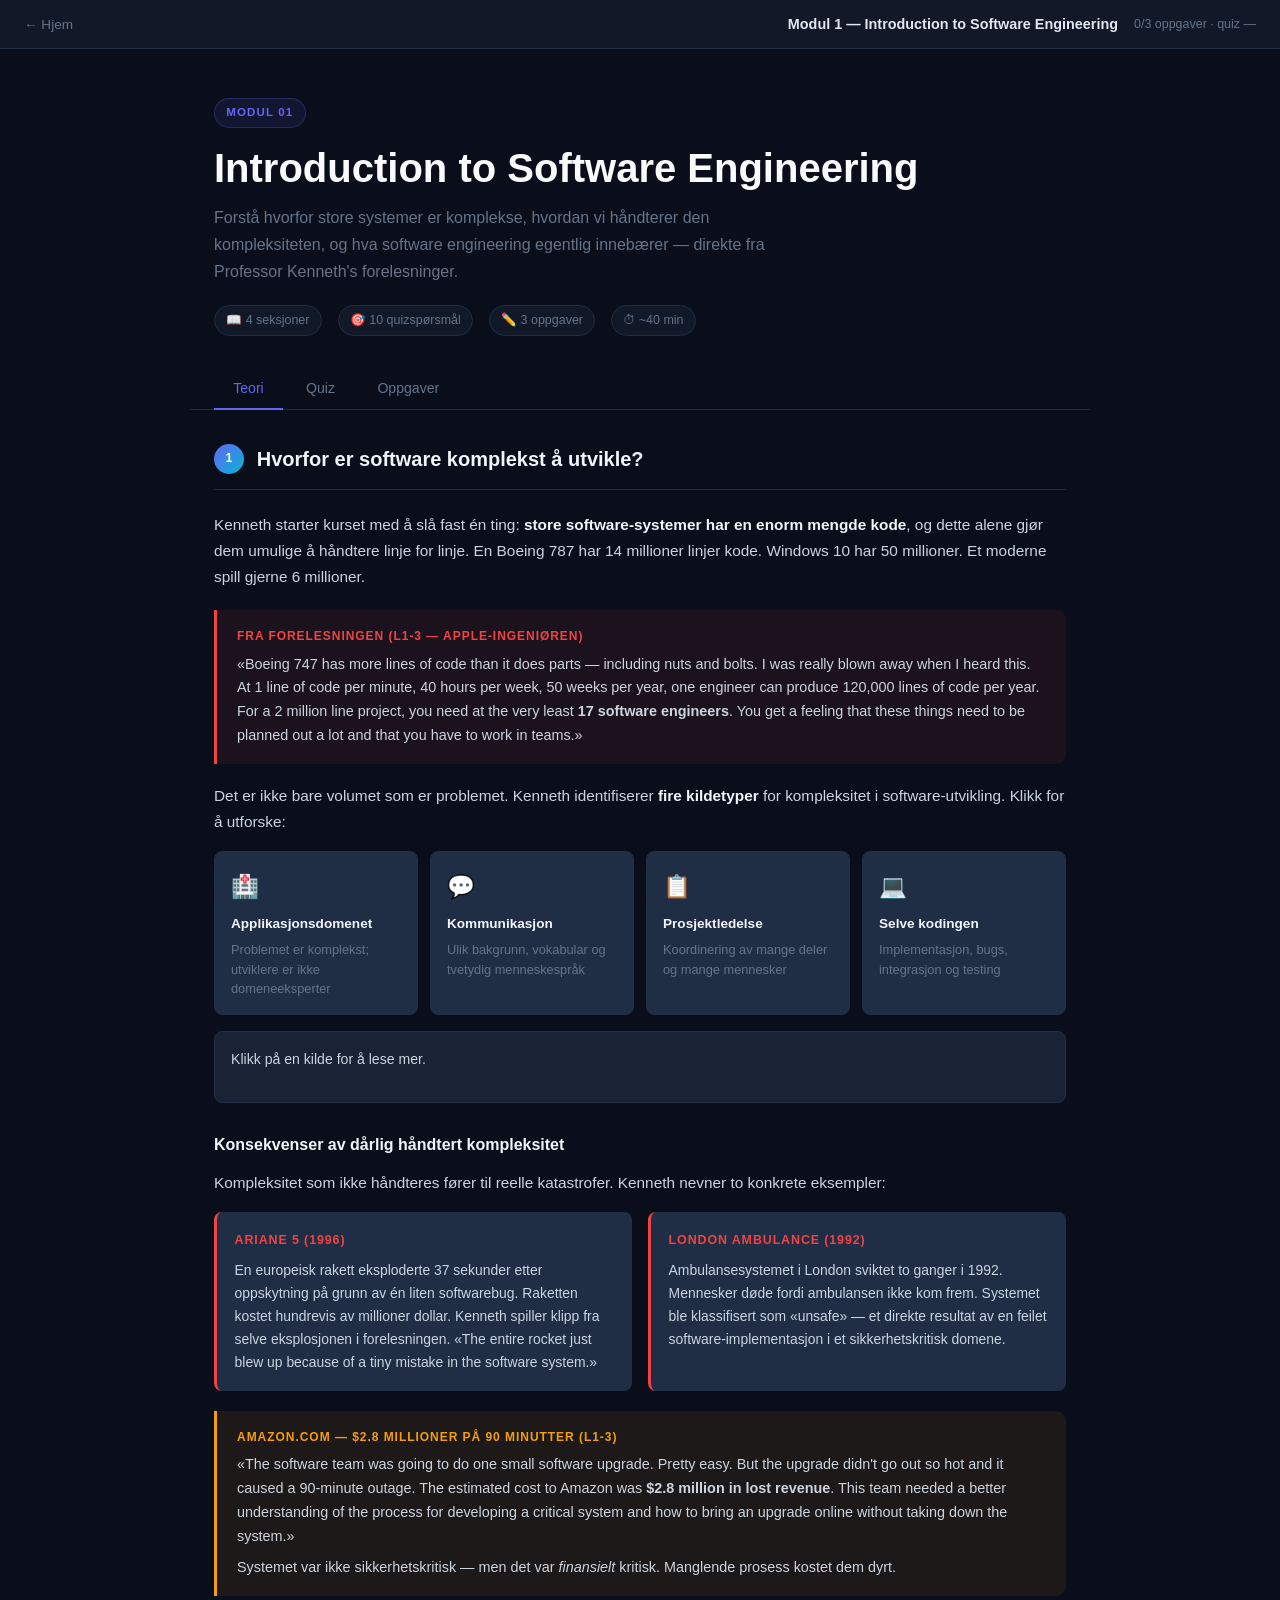
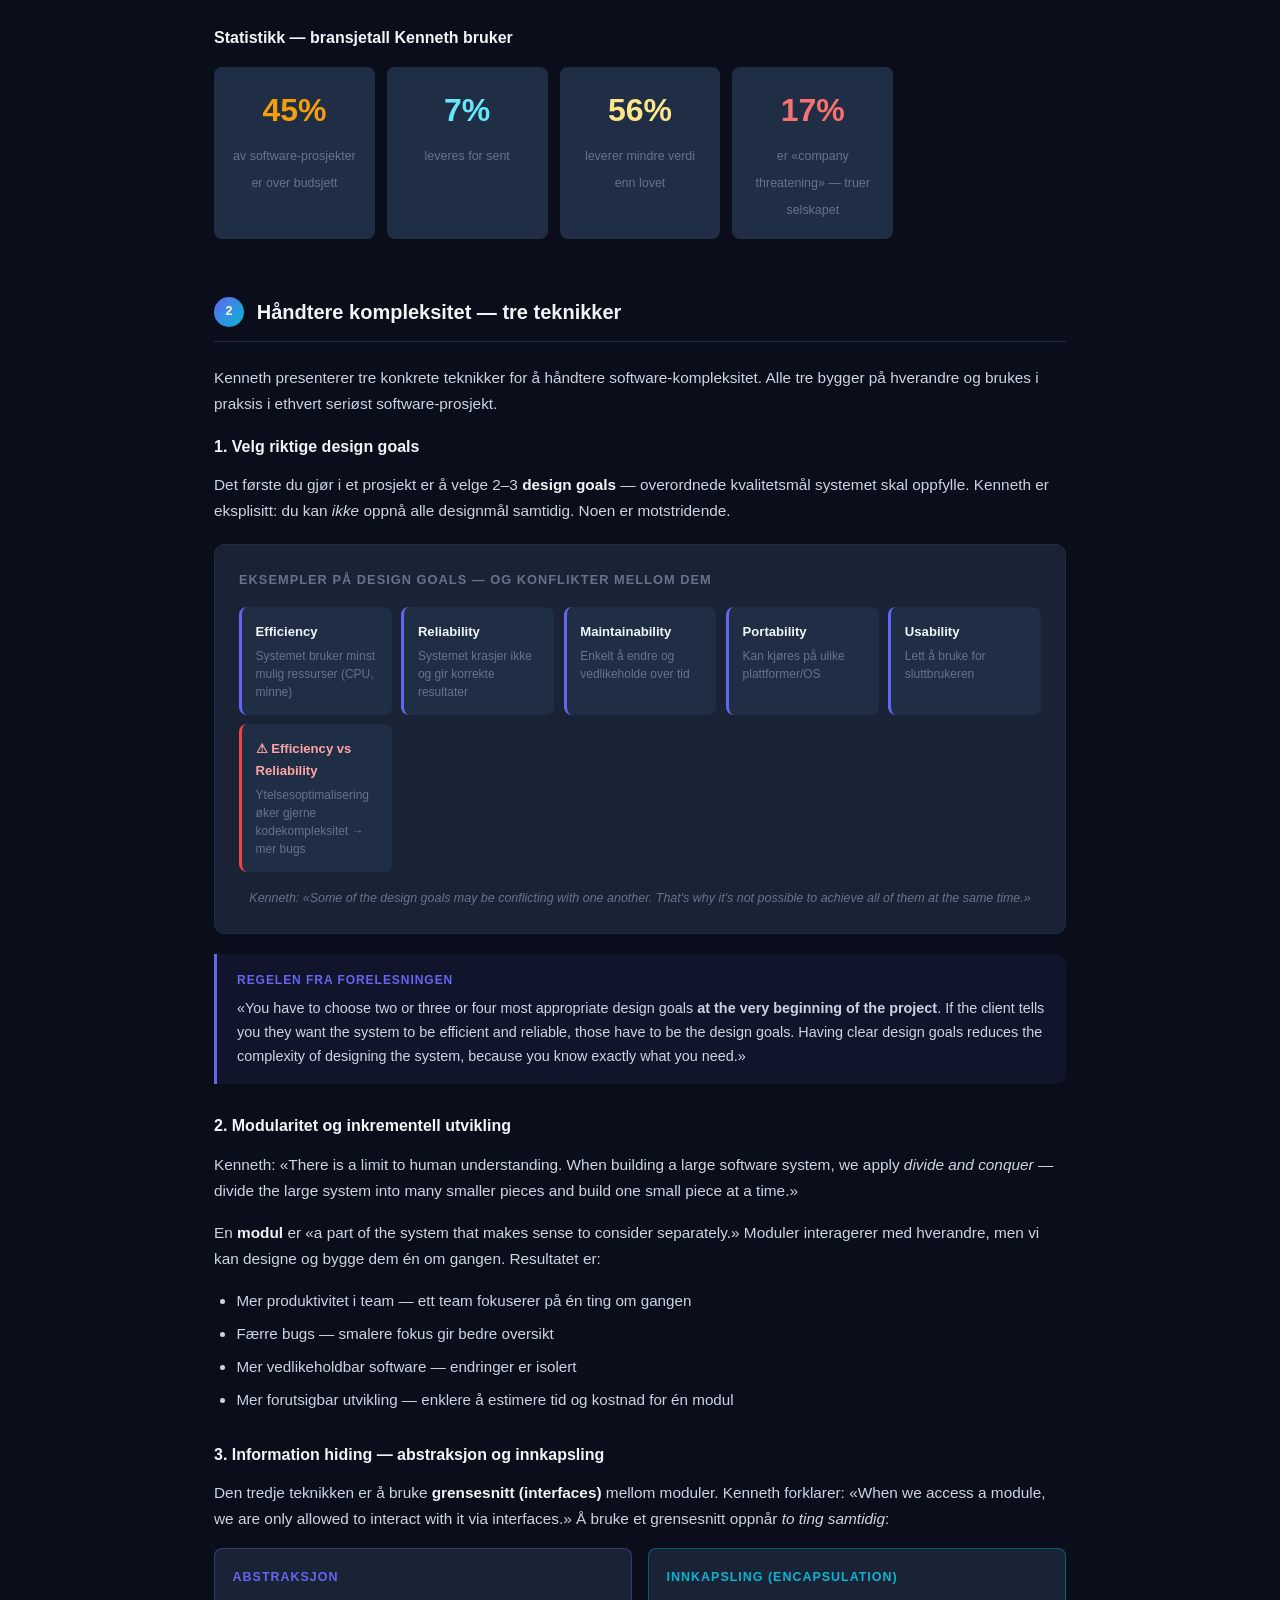
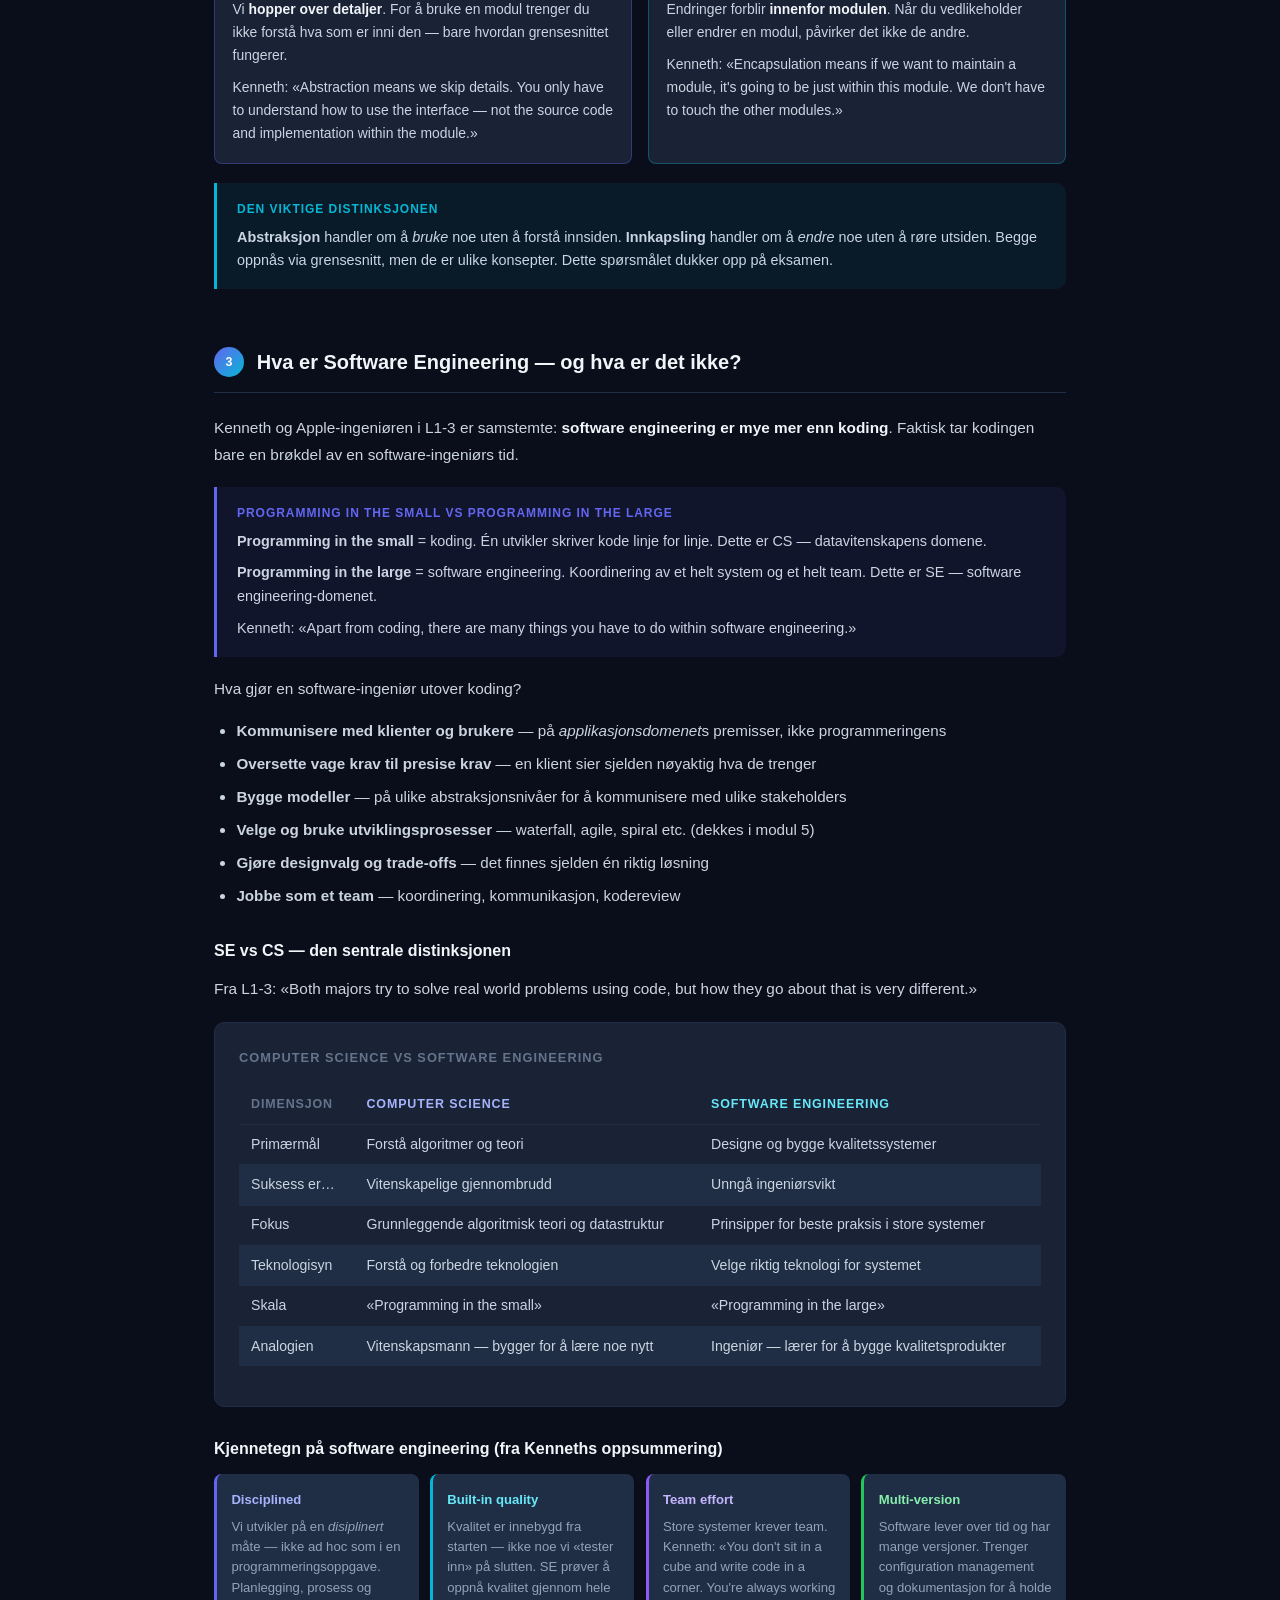
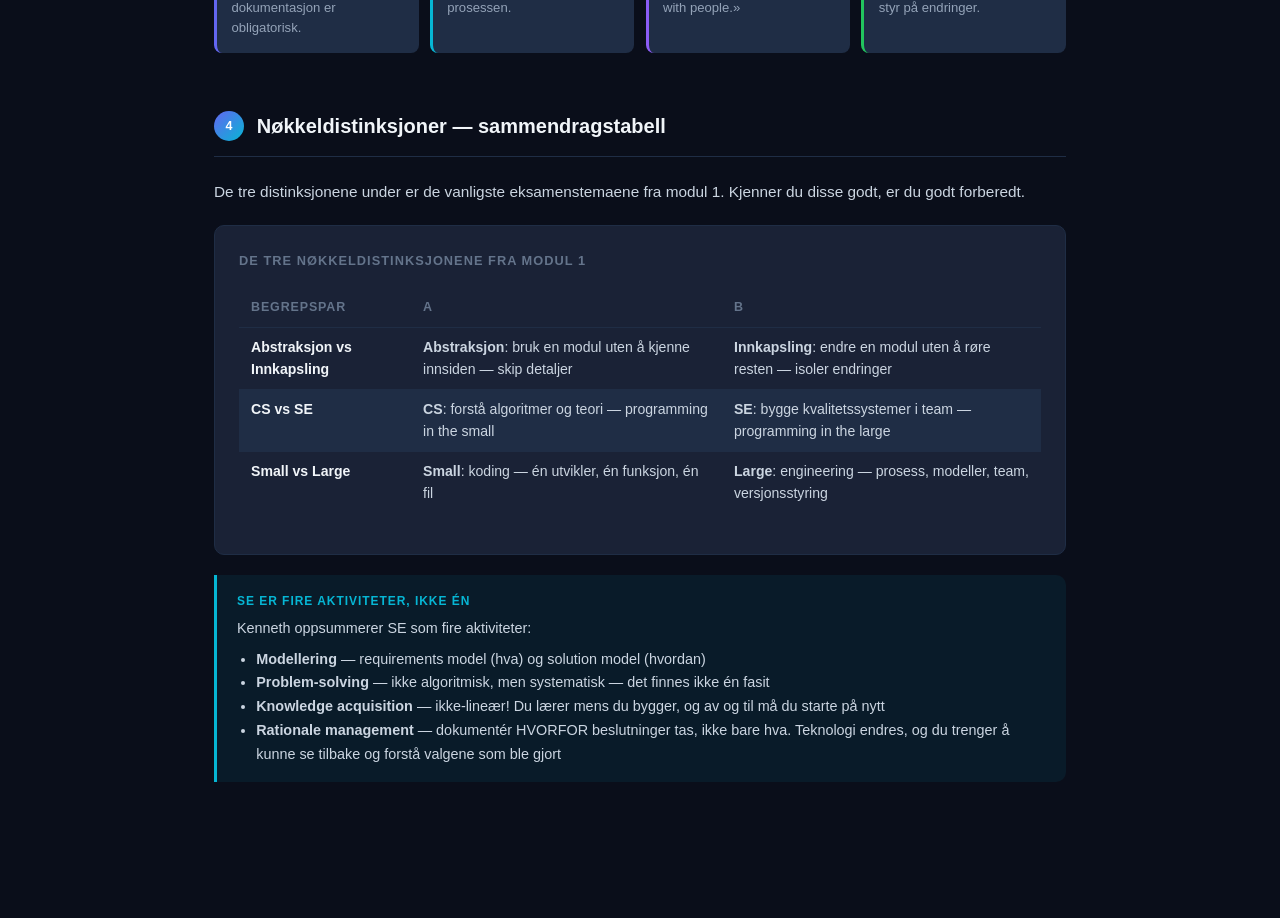
==== modules/module-01/index.html @ fc35139b "Add all 8 remaining modules (01, 03–09) Each module built from the actual lecture transcriptions wit" ====
<!DOCTYPE html>
<html lang="en">
<head>
  <meta charset="UTF-8">
  <meta name="viewport" content="width=device-width, initial-scale=1.0">
  <title>Module 1 — Introduction to Software Engineering</title>
  <style>
    :root {
      --bg:#0a0e1a; --surface:#111827; --surface2:#1a2236; --surface3:#1f2d45;
      --border:#1f2d45; --accent:#6366f1; --accent2:#06b6d4; --accent3:#8b5cf6;
      --text:#e2e8f0; --muted:#64748b; --success:#22c55e; --warn:#f59e0b; --danger:#ef4444;
      --radius:10px;
    }
    *,*::before,*::after{box-sizing:border-box;margin:0;padding:0}
    body{font-family:-apple-system,BlinkMacSystemFont,'Inter',sans-serif;background:var(--bg);color:var(--text);line-height:1.7}
    nav{background:var(--surface);border-bottom:1px solid var(--border);padding:.75rem 1.5rem;display:flex;align-items:center;gap:1rem;position:sticky;top:0;z-index:50}
    .nav-back{font-size:.85rem;color:var(--muted);text-decoration:none;display:flex;align-items:center;gap:.3rem}
    .nav-back:hover{color:var(--text)}
    .nav-title{font-size:.9rem;font-weight:600;color:var(--text);margin-left:auto}
    .nav-prog{font-size:.78rem;color:var(--muted)}
    .hero{padding:3rem 1.5rem 2rem;max-width:900px;margin:0 auto}
    .module-tag{font-size:.72rem;font-weight:700;letter-spacing:.1em;text-transform:uppercase;color:var(--accent);background:rgba(99,102,241,.1);border:1px solid rgba(99,102,241,.25);padding:.25rem .7rem;border-radius:99px;display:inline-block;margin-bottom:1rem}
    .hero h1{font-size:clamp(1.7rem,4vw,2.5rem);font-weight:800;color:#f8fafc;line-height:1.2}
    .hero p{margin-top:.75rem;color:var(--muted);font-size:1rem;max-width:580px}
    .hero-meta{display:flex;gap:1rem;margin-top:1.2rem;flex-wrap:wrap}
    .meta-pill{font-size:.78rem;color:var(--muted);background:var(--surface);border:1px solid var(--border);padding:.25rem .7rem;border-radius:99px}
    .tabs{display:flex;gap:.25rem;border-bottom:1px solid var(--border);padding:0 1.5rem;max-width:900px;margin:0 auto}
    .tab{padding:.75rem 1.2rem;font-size:.88rem;font-weight:500;color:var(--muted);cursor:pointer;border-bottom:2px solid transparent;margin-bottom:-1px;background:none;border-top:none;border-left:none;border-right:none;transition:color .15s,border-color .15s}
    .tab:hover{color:var(--text)}
    .tab.active{color:var(--accent);border-bottom-color:var(--accent)}
    .content{max-width:900px;margin:0 auto;padding:2rem 1.5rem 5rem}
    .panel{display:none}
    .panel.active{display:block}

    .section{margin-bottom:3.5rem}
    .section-header{display:flex;align-items:center;gap:.8rem;margin-bottom:1.4rem;padding-bottom:.8rem;border-bottom:1px solid var(--border)}
    .section-num{width:30px;height:30px;background:linear-gradient(135deg,var(--accent),var(--accent2));border-radius:50%;display:flex;align-items:center;justify-content:center;font-size:.78rem;font-weight:700;color:#fff;flex-shrink:0}
    .section h2{font-size:1.25rem;font-weight:700;color:#f1f5f9}
    .prose{color:#cbd5e1;font-size:.96rem;margin-bottom:1rem}
    .prose strong{color:#f1f5f9}
    ul.prose-list{color:#cbd5e1;font-size:.95rem;margin:.5rem 0 1rem 1.4rem}
    ul.prose-list li{margin-bottom:.45rem}

    .callout{border-radius:0 var(--radius) var(--radius) 0;padding:1rem 1.25rem;margin:1.2rem 0}
    .callout.info{background:rgba(99,102,241,.08);border-left:3px solid var(--accent)}
    .callout.tip{background:rgba(6,182,212,.08);border-left:3px solid var(--accent2)}
    .callout.warn{background:rgba(245,158,11,.08);border-left:3px solid var(--warn)}
    .callout.danger{background:rgba(239,68,68,.08);border-left:3px solid var(--danger)}
    .callout-title{font-size:.75rem;font-weight:700;text-transform:uppercase;letter-spacing:.08em;margin-bottom:.4rem}
    .callout.info .callout-title{color:var(--accent)}
    .callout.tip .callout-title{color:var(--accent2)}
    .callout.warn .callout-title{color:var(--warn)}
    .callout.danger .callout-title{color:var(--danger)}
    .callout p,.callout li{font-size:.9rem;color:#cbd5e1;line-height:1.65}
    .callout ul{margin:.4rem 0 0 1.2rem}

    .fig{background:var(--surface2);border:1px solid var(--border);border-radius:var(--radius);padding:1.5rem;margin:1.25rem 0;overflow-x:auto}
    .fig-caption{font-size:.78rem;color:var(--muted);margin-top:.85rem;text-align:center;font-style:italic}
    .fig-title{font-size:.8rem;font-weight:700;text-transform:uppercase;letter-spacing:.08em;color:var(--muted);margin-bottom:1rem}

    .two-col{display:grid;grid-template-columns:1fr 1fr;gap:1rem;margin:1rem 0}
    .stat-cards{display:grid;grid-template-columns:repeat(auto-fill,minmax(155px,1fr));gap:.75rem;margin:1rem 0}
    .stat-card{background:var(--surface3);border-radius:8px;padding:1rem;text-align:center}
    .stat-num{font-size:2rem;font-weight:800;display:block;margin-bottom:.2rem}
    .stat-label{font-size:.78rem;color:var(--muted);line-height:1.4}
    .stat-card.red .stat-num{color:#f87171}
    .stat-card.orange .stat-num{color:var(--warn)}
    .stat-card.yellow .stat-num{color:#fde68a}
    .stat-card.blue .stat-num{color:#67e8f9}

    .complexity-grid{display:grid;grid-template-columns:repeat(auto-fill,minmax(190px,1fr));gap:.75rem;margin:1rem 0}
    .cx-card{background:var(--surface3);border-radius:8px;padding:1rem;cursor:pointer;border:1.5px solid var(--border);transition:border-color .15s}
    .cx-card:hover,.cx-card.active{border-color:var(--accent)}
    .cx-icon{font-size:1.4rem;margin-bottom:.4rem}
    .cx-title{font-size:.85rem;font-weight:700;color:#f1f5f9;margin-bottom:.3rem}
    .cx-desc{font-size:.8rem;color:var(--muted);line-height:1.5}
    .cx-explain{background:var(--surface2);border:1px solid var(--border);border-radius:8px;padding:1rem;font-size:.88rem;color:#cbd5e1;min-height:72px;margin-top:.5rem;line-height:1.65;transition:all .2s}

    .dg-cards{display:grid;grid-template-columns:repeat(auto-fill,minmax(140px,1fr));gap:.6rem;margin:1rem 0}
    .dg-card{background:var(--surface3);border-radius:8px;padding:.85rem;border-left:3px solid var(--accent)}
    .dg-card.conflict{border-left-color:var(--danger)}
    .dg-name{font-size:.82rem;font-weight:700;color:#f1f5f9;margin-bottom:.25rem}
    .dg-desc{font-size:.75rem;color:var(--muted);line-height:1.5}

    .quiz-progress{display:flex;gap:.35rem;margin-bottom:1.75rem;flex-wrap:wrap}
    .qp-dot{width:11px;height:11px;border-radius:50%;background:var(--border);transition:background .2s}
    .qp-dot.correct{background:var(--success)}
    .qp-dot.wrong{background:var(--danger)}
    .q-num{font-size:.72rem;font-weight:700;text-transform:uppercase;letter-spacing:.1em;color:var(--muted);margin-bottom:.5rem}
    .q-text{font-size:1rem;font-weight:600;color:#f1f5f9;margin-bottom:1.25rem;line-height:1.55}
    .q-options{display:flex;flex-direction:column;gap:.5rem}
    .q-opt{background:var(--surface2);border:1px solid var(--border);border-radius:8px;padding:.75rem 1rem;cursor:pointer;font-size:.9rem;color:var(--text);text-align:left;transition:border-color .15s,background .15s}
    .q-opt:hover:not(:disabled){border-color:var(--accent);background:rgba(99,102,241,.08)}
    .q-opt.correct{border-color:var(--success)!important;background:rgba(34,197,94,.1);color:#86efac}
    .q-opt.wrong{border-color:var(--danger)!important;background:rgba(239,68,68,.1);color:#fca5a5}
    .q-explanation{margin-top:.9rem;background:var(--surface3);border-radius:8px;padding:.9rem 1rem;font-size:.87rem;color:#cbd5e1;display:none;line-height:1.65}
    .q-explanation.show{display:block}
    .q-nav{display:flex;gap:.75rem;margin-top:1.25rem;align-items:center;flex-wrap:wrap}
    .q-nav button{padding:.5rem 1.1rem;border-radius:6px;font-size:.85rem;font-weight:500;cursor:pointer;border:1px solid var(--border);background:var(--surface2);color:var(--text);transition:background .15s}
    .q-nav button:hover{background:var(--surface3)}
    .q-nav button.primary{background:var(--accent);border-color:var(--accent);color:#fff}
    .q-nav button.primary:hover{opacity:.88}
    .q-score{font-size:.82rem;color:var(--muted);margin-left:auto}
    .quiz-result{text-align:center;padding:2.5rem}
    .score-big{font-size:3.5rem;font-weight:800;color:var(--accent)}
    .quiz-result p{color:var(--muted);margin-top:.5rem;font-size:.95rem}
    .quiz-result button{margin-top:1.5rem;padding:.6rem 1.6rem;border-radius:6px;background:var(--accent);border:none;color:#fff;font-size:.9rem;font-weight:600;cursor:pointer}

    .exercise{background:var(--surface);border:1px solid var(--border);border-radius:var(--radius);margin-bottom:1.25rem;overflow:hidden}
    .ex-header{padding:1rem 1.25rem;display:flex;align-items:flex-start;gap:.75rem;cursor:pointer;user-select:none}
    .ex-header:hover{background:var(--surface2)}
    .ex-num{background:var(--surface3);border-radius:6px;padding:.2rem .55rem;font-size:.75rem;font-weight:700;color:var(--muted);flex-shrink:0;margin-top:.15rem}
    .ex-header h3{font-size:.92rem;font-weight:600;color:#f1f5f9;flex:1;line-height:1.5}
    .ex-toggle{font-size:.75rem;color:var(--muted);flex-shrink:0;margin-top:.15rem}
    .ex-body{padding:1.25rem;border-top:1px solid var(--border);display:none}
    .ex-body p,.ex-body li{font-size:.9rem;color:#cbd5e1;line-height:1.65}
    .ex-body ul{margin:.6rem 0 .6rem 1.3rem}
    .ex-body strong{color:#f1f5f9}
    .solution{background:var(--surface2);border-radius:8px;padding:1.1rem;margin-top:1rem;display:none}
    .solution.show{display:block}
    .sol-title{font-size:.78rem;font-weight:700;text-transform:uppercase;letter-spacing:.08em;color:var(--success);margin-bottom:.65rem}
    .solution p,.solution li{font-size:.88rem;color:#cbd5e1;line-height:1.65}
    .solution ul{margin:.5rem 0 .5rem 1.3rem}
    .solution strong{color:#f1f5f9}
    .sol-btn{margin-top:.85rem;padding:.4rem .9rem;border-radius:6px;font-size:.82rem;font-weight:500;background:transparent;border:1px solid var(--border);color:var(--muted);cursor:pointer;transition:color .15s,border-color .15s}
    .sol-btn:hover{border-color:var(--success);color:var(--success)}
    .done-btn{display:inline-block;margin-top:.75rem;padding:.5rem 1.1rem;border-radius:6px;font-size:.85rem;font-weight:500;background:rgba(34,197,94,.08);border:1px solid rgba(34,197,94,.25);color:var(--success);cursor:pointer;transition:background .15s}
    .done-btn:hover{background:rgba(34,197,94,.18)}
    .done-btn.done{background:rgba(34,197,94,.2)}

    code{font-family:'Courier New',monospace;font-size:.85em;background:var(--surface3);padding:.1em .4em;border-radius:4px;color:#a5b4fc}
    table.compare{width:100%;border-collapse:collapse;font-size:.88rem;margin:.75rem 0 1rem}
    table.compare th{text-align:left;padding:.55rem .75rem;color:var(--muted);font-weight:600;font-size:.78rem;text-transform:uppercase;letter-spacing:.07em;border-bottom:1px solid var(--border)}
    table.compare td{padding:.55rem .75rem;border-bottom:1px solid var(--border);color:#cbd5e1;vertical-align:top;line-height:1.55}
    table.compare tr:last-child td{border-bottom:none}
    table.compare tr:nth-child(even) td{background:var(--surface3)}
    @media(max-width:600px){.two-col{grid-template-columns:1fr}}
  </style>
</head>
<body>

<nav>
  <a href="../../index.html" class="nav-back">← Hjem</a>
  <span class="nav-title">Modul 1 — Introduction to Software Engineering</span>
  <span class="nav-prog" id="nav-prog"></span>
</nav>

<div class="hero">
  <div class="module-tag">Modul 01</div>
  <h1>Introduction to Software Engineering</h1>
  <p>Forstå hvorfor store systemer er komplekse, hvordan vi håndterer den kompleksiteten, og hva software engineering egentlig innebærer — direkte fra Professor Kenneth's forelesninger.</p>
  <div class="hero-meta">
    <span class="meta-pill">📖 4 seksjoner</span>
    <span class="meta-pill">🎯 10 quizspørsmål</span>
    <span class="meta-pill">✏️ 3 oppgaver</span>
    <span class="meta-pill">⏱ ~40 min</span>
  </div>
</div>

<div class="tabs">
  <button class="tab active" onclick="switchTab('theory',this)">Teori</button>
  <button class="tab" onclick="switchTab('quiz',this)">Quiz</button>
  <button class="tab" onclick="switchTab('exercises',this)">Oppgaver</button>
</div>

<div class="content">

<!-- ═══ THEORY ═══ -->
<div class="panel active" id="panel-theory">

<!-- ─── SEKSJON 1: Hvorfor er software komplekst ─── -->
<div class="section">
  <div class="section-header">
    <div class="section-num">1</div>
    <h2>Hvorfor er software komplekst å utvikle?</h2>
  </div>

  <p class="prose">Kenneth starter kurset med å slå fast én ting: <strong>store software-systemer har en enorm mengde kode</strong>, og dette alene gjør dem umulige å håndtere linje for linje. En Boeing 787 har 14 millioner linjer kode. Windows 10 har 50 millioner. Et moderne spill gjerne 6 millioner.</p>

  <div class="callout danger">
    <div class="callout-title">Fra forelesningen (L1-3 — Apple-ingeniøren)</div>
    <p>«Boeing 747 has more lines of code than it does parts — including nuts and bolts. I was really blown away when I heard this. At 1 line of code per minute, 40 hours per week, 50 weeks per year, one engineer can produce 120,000 lines of code per year. For a 2 million line project, you need at the very least <strong>17 software engineers</strong>. You get a feeling that these things need to be planned out a lot and that you have to work in teams.»</p>
  </div>

  <p class="prose">Det er ikke bare volumet som er problemet. Kenneth identifiserer <strong>fire kildetyper</strong> for kompleksitet i software-utvikling. Klikk for å utforske:</p>

  <div class="complexity-grid">
    <div class="cx-card" onclick="showCx(this,'<strong style=&quot;color:#f1f5f9&quot;>Applikasjonsdomenet</strong><br><br>Problemet i seg selv er vanskelig, og utviklerne er sjelden domeneeksperter. Kenneth: «If I ask you to build a software system for a hospital, you are an expert in programming but not in the hospital domain. You may have to learn about the application domain before you can work on the system.»<br><br>Klientens vokabular er annerledes enn programmerens — «store numbers» kan bety integer, float eller et helt annet konsept.')">
      <div class="cx-icon">🏥</div>
      <div class="cx-title">Applikasjonsdomenet</div>
      <div class="cx-desc">Problemet er komplekst; utviklere er ikke domeneeksperter</div>
    </div>
    <div class="cx-card" onclick="showCx(this,'<strong style=&quot;color:#f1f5f9&quot;>Kommunikasjon</strong><br><br>Ulike stakeholders bruker ulikt vokabular og har ulik bakgrunnskunnskap. Kenneth: «Your client may ask you to build a system to store numbers. You may have to clarify whether they mean integer, real numbers, or floating point numbers.»<br><br>Menneskespråk er i seg selv tvetydig. To personer kan lese samme kravdokument og forstå to forskjellige ting.')">
      <div class="cx-icon">💬</div>
      <div class="cx-title">Kommunikasjon</div>
      <div class="cx-desc">Ulik bakgrunn, vokabular og tvetydig menneskespråk</div>
    </div>
    <div class="cx-card" onclick="showCx(this,'<strong style=&quot;color:#f1f5f9&quot;>Prosjektledelse</strong><br><br>Store prosjekter krever koordinering av mange mennesker og mange deler. Kenneth: «We have to divide the project into pieces and then reassemble the pieces. We need to coordinate with many different parts and also many different people.»<br><br>Jo flere folk, jo mer kommunikasjonskompleksitet — og feil i koordinering kan ødelegge alt.')">
      <div class="cx-icon">📋</div>
      <div class="cx-title">Prosjektledelse</div>
      <div class="cx-desc">Koordinering av mange deler og mange mennesker</div>
    </div>
    <div class="cx-card" onclick="showCx(this,'<strong style=&quot;color:#f1f5f9&quot;>Selve kodingen</strong><br><br>Kenneth: «Coding itself is going to be complicated and creating useful software is going to be a complicated process.»<br><br>Selv om kodingen «bare» er implementasjonen, er det en kompleks disiplin i seg selv — bugs, integrasjon, testing, ytelse og sikkerhet krever alle sin eigen ekspertise.')">
      <div class="cx-icon">💻</div>
      <div class="cx-title">Selve kodingen</div>
      <div class="cx-desc">Implementasjon, bugs, integrasjon og testing</div>
    </div>
  </div>
  <div class="cx-explain" id="cx-explain">Klikk på en kilde for å lese mer.</div>

  <h3 style="font-size:1rem;font-weight:700;color:#f1f5f9;margin:1.75rem 0 .75rem">Konsekvenser av dårlig håndtert kompleksitet</h3>
  <p class="prose">Kompleksitet som ikke håndteres fører til reelle katastrofer. Kenneth nevner to konkrete eksempler:</p>

  <div class="two-col" style="margin:1rem 0">
    <div style="background:var(--surface3);border-radius:8px;padding:1.1rem;border-left:3px solid var(--danger)">
      <div style="font-size:.78rem;font-weight:700;color:var(--danger);text-transform:uppercase;letter-spacing:.07em;margin-bottom:.5rem">Ariane 5 (1996)</div>
      <p style="font-size:.87rem;color:#cbd5e1;line-height:1.65">En europeisk rakett eksploderte 37 sekunder etter oppskytning på grunn av én liten softwarebug. Raketten kostet hundrevis av millioner dollar. Kenneth spiller klipp fra selve eksplosjonen i forelesningen. «The entire rocket just blew up because of a tiny mistake in the software system.»</p>
    </div>
    <div style="background:var(--surface3);border-radius:8px;padding:1.1rem;border-left:3px solid var(--danger)">
      <div style="font-size:.78rem;font-weight:700;color:var(--danger);text-transform:uppercase;letter-spacing:.07em;margin-bottom:.5rem">London Ambulance (1992)</div>
      <p style="font-size:.87rem;color:#cbd5e1;line-height:1.65">Ambulansesystemet i London sviktet to ganger i 1992. Mennesker døde fordi ambulansen ikke kom frem. Systemet ble klassifisert som «unsafe» — et direkte resultat av en feilet software-implementasjon i et sikkerhetskritisk domene.</p>
    </div>
  </div>

  <div class="callout warn">
    <div class="callout-title">Amazon.com — $2.8 millioner på 90 minutter (L1-3)</div>
    <p>«The software team was going to do one small software upgrade. Pretty easy. But the upgrade didn't go out so hot and it caused a 90-minute outage. The estimated cost to Amazon was <strong>$2.8 million in lost revenue</strong>. This team needed a better understanding of the process for developing a critical system and how to bring an upgrade online without taking down the system.»</p>
    <p style="margin-top:.5rem">Systemet var ikke sikkerhetskritisk — men det var <em>finansielt</em> kritisk. Manglende prosess kostet dem dyrt.</p>
  </div>

  <h3 style="font-size:1rem;font-weight:700;color:#f1f5f9;margin:1.75rem 0 .75rem">Statistikk — bransjetall Kenneth bruker</h3>
  <div class="stat-cards">
    <div class="stat-card orange">
      <span class="stat-num">45%</span>
      <span class="stat-label">av software-prosjekter er over budsjett</span>
    </div>
    <div class="stat-card blue">
      <span class="stat-num">7%</span>
      <span class="stat-label">leveres for sent</span>
    </div>
    <div class="stat-card yellow">
      <span class="stat-num">56%</span>
      <span class="stat-label">leverer mindre verdi enn lovet</span>
    </div>
    <div class="stat-card red">
      <span class="stat-num">17%</span>
      <span class="stat-label">er «company threatening» — truer selskapet</span>
    </div>
  </div>
</div>

<!-- ─── SEKSJON 2: Håndtere kompleksitet ─── -->
<div class="section">
  <div class="section-header">
    <div class="section-num">2</div>
    <h2>Håndtere kompleksitet — tre teknikker</h2>
  </div>

  <p class="prose">Kenneth presenterer tre konkrete teknikker for å håndtere software-kompleksitet. Alle tre bygger på hverandre og brukes i praksis i ethvert seriøst software-prosjekt.</p>

  <h3 style="font-size:1rem;font-weight:700;color:#f1f5f9;margin:0 0 .75rem">1. Velg riktige design goals</h3>
  <p class="prose">Det første du gjør i et prosjekt er å velge 2–3 <strong>design goals</strong> — overordnede kvalitetsmål systemet skal oppfylle. Kenneth er eksplisitt: du kan <em>ikke</em> oppnå alle designmål samtidig. Noen er motstridende.</p>

  <div class="fig">
    <div class="fig-title">Eksempler på design goals — og konflikter mellom dem</div>
    <div class="dg-cards">
      <div class="dg-card"><div class="dg-name">Efficiency</div><div class="dg-desc">Systemet bruker minst mulig ressurser (CPU, minne)</div></div>
      <div class="dg-card"><div class="dg-name">Reliability</div><div class="dg-desc">Systemet krasjer ikke og gir korrekte resultater</div></div>
      <div class="dg-card"><div class="dg-name">Maintainability</div><div class="dg-desc">Enkelt å endre og vedlikeholde over tid</div></div>
      <div class="dg-card"><div class="dg-name">Portability</div><div class="dg-desc">Kan kjøres på ulike plattformer/OS</div></div>
      <div class="dg-card"><div class="dg-name">Usability</div><div class="dg-desc">Lett å bruke for sluttbrukeren</div></div>
      <div class="dg-card conflict"><div class="dg-name" style="color:#fca5a5">⚠ Efficiency vs Reliability</div><div class="dg-desc">Ytelsesoptimalisering øker gjerne kodekompleksitet → mer bugs</div></div>
    </div>
    <div class="fig-caption">Kenneth: «Some of the design goals may be conflicting with one another. That's why it's not possible to achieve all of them at the same time.»</div>
  </div>

  <div class="callout info">
    <div class="callout-title">Regelen fra forelesningen</div>
    <p>«You have to choose two or three or four most appropriate design goals <strong>at the very beginning of the project</strong>. If the client tells you they want the system to be efficient and reliable, those have to be the design goals. Having clear design goals reduces the complexity of designing the system, because you know exactly what you need.»</p>
  </div>

  <h3 style="font-size:1rem;font-weight:700;color:#f1f5f9;margin:1.75rem 0 .75rem">2. Modularitet og inkrementell utvikling</h3>
  <p class="prose">Kenneth: «There is a limit to human understanding. When building a large software system, we apply <em>divide and conquer</em> — divide the large system into many smaller pieces and build one small piece at a time.»</p>

  <p class="prose">En <strong>modul</strong> er «a part of the system that makes sense to consider separately.» Moduler interagerer med hverandre, men vi kan designe og bygge dem én om gangen. Resultatet er:</p>

  <ul class="prose-list">
    <li>Mer produktivitet i team — ett team fokuserer på én ting om gangen</li>
    <li>Færre bugs — smalere fokus gir bedre oversikt</li>
    <li>Mer vedlikeholdbar software — endringer er isolert</li>
    <li>Mer forutsigbar utvikling — enklere å estimere tid og kostnad for én modul</li>
  </ul>

  <h3 style="font-size:1rem;font-weight:700;color:#f1f5f9;margin:1.75rem 0 .75rem">3. Information hiding — abstraksjon og innkapsling</h3>
  <p class="prose">Den tredje teknikken er å bruke <strong>grensesnitt (interfaces)</strong> mellom moduler. Kenneth forklarer: «When we access a module, we are only allowed to interact with it via interfaces.» Å bruke et grensesnitt oppnår <em>to ting samtidig</em>:</p>

  <div class="two-col">
    <div style="background:var(--surface2);border:1px solid rgba(99,102,241,.35);border-radius:8px;padding:1.1rem">
      <div style="font-size:.78rem;font-weight:700;text-transform:uppercase;letter-spacing:.08em;color:var(--accent);margin-bottom:.6rem">Abstraksjon</div>
      <p style="font-size:.87rem;color:#cbd5e1;line-height:1.65">Vi <strong style="color:#f1f5f9">hopper over detaljer</strong>. For å bruke en modul trenger du ikke forstå hva som er inni den — bare hvordan grensesnittet fungerer.</p>
      <p style="font-size:.87rem;color:#cbd5e1;line-height:1.65;margin-top:.6rem">Kenneth: «Abstraction means we skip details. You only have to understand how to use the interface — not the source code and implementation within the module.»</p>
    </div>
    <div style="background:var(--surface2);border:1px solid rgba(6,182,212,.35);border-radius:8px;padding:1.1rem">
      <div style="font-size:.78rem;font-weight:700;text-transform:uppercase;letter-spacing:.08em;color:var(--accent2);margin-bottom:.6rem">Innkapsling (Encapsulation)</div>
      <p style="font-size:.87rem;color:#cbd5e1;line-height:1.65">Endringer forblir <strong style="color:#f1f5f9">innenfor modulen</strong>. Når du vedlikeholder eller endrer en modul, påvirker det ikke de andre.</p>
      <p style="font-size:.87rem;color:#cbd5e1;line-height:1.65;margin-top:.6rem">Kenneth: «Encapsulation means if we want to maintain a module, it's going to be just within this module. We don't have to touch the other modules.»</p>
    </div>
  </div>

  <div class="callout tip">
    <div class="callout-title">Den viktige distinksjonen</div>
    <p><strong>Abstraksjon</strong> handler om å <em>bruke</em> noe uten å forstå innsiden. <strong>Innkapsling</strong> handler om å <em>endre</em> noe uten å røre utsiden. Begge oppnås via grensesnitt, men de er ulike konsepter. Dette spørsmålet dukker opp på eksamen.</p>
  </div>
</div>

<!-- ─── SEKSJON 3: Hva er software engineering ─── -->
<div class="section">
  <div class="section-header">
    <div class="section-num">3</div>
    <h2>Hva er Software Engineering — og hva er det ikke?</h2>
  </div>

  <p class="prose">Kenneth og Apple-ingeniøren i L1-3 er samstemte: <strong>software engineering er mye mer enn koding</strong>. Faktisk tar kodingen bare en brøkdel av en software-ingeniørs tid.</p>

  <div class="callout info">
    <div class="callout-title">Programming in the small vs programming in the large</div>
    <p><strong>Programming in the small</strong> = koding. Én utvikler skriver kode linje for linje. Dette er CS — datavitenskapens domene.</p>
    <p style="margin-top:.5rem"><strong>Programming in the large</strong> = software engineering. Koordinering av et helt system og et helt team. Dette er SE — software engineering-domenet.</p>
    <p style="margin-top:.5rem">Kenneth: «Apart from coding, there are many things you have to do within software engineering.»</p>
  </div>

  <p class="prose">Hva gjør en software-ingeniør utover koding?</p>
  <ul class="prose-list">
    <li><strong>Kommunisere med klienter og brukere</strong> — på <em>applikasjonsdomenet</em>s premisser, ikke programmeringens</li>
    <li><strong>Oversette vage krav til presise krav</strong> — en klient sier sjelden nøyaktig hva de trenger</li>
    <li><strong>Bygge modeller</strong> — på ulike abstraksjonsnivåer for å kommunisere med ulike stakeholders</li>
    <li><strong>Velge og bruke utviklingsprosesser</strong> — waterfall, agile, spiral etc. (dekkes i modul 5)</li>
    <li><strong>Gjøre designvalg og trade-offs</strong> — det finnes sjelden én riktig løsning</li>
    <li><strong>Jobbe som et team</strong> — koordinering, kommunikasjon, kodereview</li>
  </ul>

  <h3 style="font-size:1rem;font-weight:700;color:#f1f5f9;margin:1.75rem 0 .75rem">SE vs CS — den sentrale distinksjonen</h3>
  <p class="prose">Fra L1-3: «Both majors try to solve real world problems using code, but how they go about that is very different.»</p>

  <div class="fig">
    <div class="fig-title">Computer Science vs Software Engineering</div>
    <table class="compare">
      <thead>
        <tr>
          <th>Dimensjon</th>
          <th style="color:#a5b4fc">Computer Science</th>
          <th style="color:#67e8f9">Software Engineering</th>
        </tr>
      </thead>
      <tbody>
        <tr>
          <td>Primærmål</td>
          <td>Forstå algoritmer og teori</td>
          <td>Designe og bygge kvalitetssystemer</td>
        </tr>
        <tr>
          <td>Suksess er…</td>
          <td>Vitenskapelige gjennombrudd</td>
          <td>Unngå ingeniørsvikt</td>
        </tr>
        <tr>
          <td>Fokus</td>
          <td>Grunnleggende algoritmisk teori og datastruktur</td>
          <td>Prinsipper for beste praksis i store systemer</td>
        </tr>
        <tr>
          <td>Teknologisyn</td>
          <td>Forstå og forbedre teknologien</td>
          <td>Velge riktig teknologi for systemet</td>
        </tr>
        <tr>
          <td>Skala</td>
          <td>«Programming in the small»</td>
          <td>«Programming in the large»</td>
        </tr>
        <tr>
          <td>Analogien</td>
          <td>Vitenskapsmann — bygger for å lære noe nytt</td>
          <td>Ingeniør — lærer for å bygge kvalitetsprodukter</td>
        </tr>
      </tbody>
    </table>
  </div>

  <h3 style="font-size:1rem;font-weight:700;color:#f1f5f9;margin:1.75rem 0 .75rem">Kjennetegn på software engineering (fra Kenneths oppsummering)</h3>
  <div style="display:grid;grid-template-columns:repeat(auto-fill,minmax(200px,1fr));gap:.7rem;margin:.75rem 0">
    <div style="background:var(--surface3);border-radius:8px;padding:.9rem;border-left:3px solid var(--accent)">
      <div style="font-size:.82rem;font-weight:700;color:#a5b4fc;margin-bottom:.35rem">Disciplined</div>
      <p style="font-size:.82rem;color:#94a3b8;line-height:1.55">Vi utvikler på en <em>disiplinert</em> måte — ikke ad hoc som i en programmeringsoppgave. Planlegging, prosess og dokumentasjon er obligatorisk.</p>
    </div>
    <div style="background:var(--surface3);border-radius:8px;padding:.9rem;border-left:3px solid var(--accent2)">
      <div style="font-size:.82rem;font-weight:700;color:#67e8f9;margin-bottom:.35rem">Built-in quality</div>
      <p style="font-size:.82rem;color:#94a3b8;line-height:1.55">Kvalitet er innebygd fra starten — ikke noe vi «tester inn» på slutten. SE prøver å oppnå kvalitet gjennom hele prosessen.</p>
    </div>
    <div style="background:var(--surface3);border-radius:8px;padding:.9rem;border-left:3px solid var(--accent3)">
      <div style="font-size:.82rem;font-weight:700;color:#c4b5fd;margin-bottom:.35rem">Team effort</div>
      <p style="font-size:.82rem;color:#94a3b8;line-height:1.55">Store systemer krever team. Kenneth: «You don't sit in a cube and write code in a corner. You're always working with people.»</p>
    </div>
    <div style="background:var(--surface3);border-radius:8px;padding:.9rem;border-left:3px solid var(--success)">
      <div style="font-size:.82rem;font-weight:700;color:#86efac;margin-bottom:.35rem">Multi-version</div>
      <p style="font-size:.82rem;color:#94a3b8;line-height:1.55">Software lever over tid og har mange versjoner. Trenger configuration management og dokumentasjon for å holde styr på endringer.</p>
    </div>
  </div>
</div>

<!-- ─── SEKSJON 4: Oppsummering ─── -->
<div class="section">
  <div class="section-header">
    <div class="section-num">4</div>
    <h2>Nøkkeldistinksjoner — sammendragstabell</h2>
  </div>

  <p class="prose">De tre distinksjonene under er de vanligste eksamenstemaene fra modul 1. Kjenner du disse godt, er du godt forberedt.</p>

  <div class="fig">
    <div class="fig-title">De tre nøkkeldistinksjonene fra modul 1</div>
    <table class="compare">
      <thead>
        <tr><th>Begrepspar</th><th>A</th><th>B</th></tr>
      </thead>
      <tbody>
        <tr>
          <td><strong style="color:#f1f5f9">Abstraksjon vs Innkapsling</strong></td>
          <td><strong>Abstraksjon</strong>: bruk en modul uten å kjenne innsiden — skip detaljer</td>
          <td><strong>Innkapsling</strong>: endre en modul uten å røre resten — isoler endringer</td>
        </tr>
        <tr>
          <td><strong style="color:#f1f5f9">CS vs SE</strong></td>
          <td><strong>CS</strong>: forstå algoritmer og teori — programming in the small</td>
          <td><strong>SE</strong>: bygge kvalitetssystemer i team — programming in the large</td>
        </tr>
        <tr>
          <td><strong style="color:#f1f5f9">Small vs Large</strong></td>
          <td><strong>Small</strong>: koding — én utvikler, én funksjon, én fil</td>
          <td><strong>Large</strong>: engineering — prosess, modeller, team, versjonsstyring</td>
        </tr>
      </tbody>
    </table>
  </div>

  <div class="callout tip">
    <div class="callout-title">SE er fire aktiviteter, ikke én</div>
    <p>Kenneth oppsummerer SE som fire aktiviteter:</p>
    <ul>
      <li><strong>Modellering</strong> — requirements model (hva) og solution model (hvordan)</li>
      <li><strong>Problem-solving</strong> — ikke algoritmisk, men systematisk — det finnes ikke én fasit</li>
      <li><strong>Knowledge acquisition</strong> — ikke-lineær! Du lærer mens du bygger, og av og til må du starte på nytt</li>
      <li><strong>Rationale management</strong> — dokumentér HVORFOR beslutninger tas, ikke bare hva. Teknologi endres, og du trenger å kunne se tilbake og forstå valgene som ble gjort</li>
    </ul>
  </div>
</div>

</div><!-- /panel-theory -->

<!-- ═══ QUIZ ═══ -->
<div class="panel" id="panel-quiz">
  <div class="quiz-progress" id="quiz-dots"></div>
  <div id="quiz-container"></div>
</div>

<!-- ═══ EXERCISES ═══ -->
<div class="panel" id="panel-exercises">

  <div class="exercise">
    <div class="ex-header" onclick="toggleEx(this)">
      <span class="ex-num">Ex 1</span>
      <h3>Identifiser kompleksitetskilder og design goals</h3>
      <span class="ex-toggle">▾</span>
    </div>
    <div class="ex-body">
      <p><strong>Scenario:</strong> Et sykehus ønsker et nytt pasientjournalsystem. Klienten er sykehusdirektøren som ikke vet noe om programmering. Systemet skal håndtere hundretusenvis av pasientjournaler og være tilgjengelig 24/7. Budsjettet er begrenset.</p>
      <ul>
        <li><strong>a)</strong> Hvilke av de fire kildene til software-kompleksitet er tilstede her, og hvorfor?</li>
        <li><strong>b)</strong> Velg 2–3 design goals og begrunn valget. Er noen av dem potensielt motstridende?</li>
        <li><strong>c)</strong> Hva menes med at koding er «1 linje per minutt»-problemet? Relatér til dette eksempelet.</li>
      </ul>
      <button class="sol-btn" onclick="toggleSol(this)">Vis løsning</button>
      <div class="solution">
        <div class="sol-title">Løsning</div>
        <p><strong>a) Kompleksitetskilder:</strong></p>
        <ul>
          <li><strong>Applikasjonsdomenet</strong>: Utviklerne er ikke medisinske eksperter. De må lære om HIPAA, ICD-koder, kliniske arbeidsflyter osv. før de kan bygge systemet.</li>
          <li><strong>Kommunikasjon</strong>: Sykehusdirektøren snakker om «pasienthistorikk» og «diagnosekoder» — utvikleren tenker på databasetabeller. Ulik vokabular, ulik bakgrunn.</li>
          <li><strong>Prosjektledelse</strong>: 24/7-krav, integrasjon mot laboratoriesystem, røntgenbilder, reseptsystem — mange deler som må koordineres.</li>
          <li><strong>Koding</strong>: Sikkerhetsmekanismer, kryptering av pasientdata, høy concurrency — alt er teknisk komplekst.</li>
        </ul>
        <p style="margin-top:.6rem"><strong>b) Design goals:</strong></p>
        <ul>
          <li><strong>Reliability</strong>: Et sykehussystem som krasjer kan koste liv. Absolutt topp prioritet.</li>
          <li><strong>Security</strong>: Pasientjournaler er sensitiv informasjon. Lovpålagt.</li>
          <li><strong>Usability</strong>: Leger og sykepleiere har ikke tid til kompliserte grensesnitt.</li>
          <li>Mulig konflikt: <em>Security vs Usability</em> — strenge autentiseringskrav kan gjøre systemet tungvint i akuttsituasjoner.</li>
        </ul>
        <p style="margin-top:.6rem"><strong>c) 1 linje per minutt:</strong> Hvis systemet trenger 500 000 linjer kode og ett team på 5 ingeniører produserer 120 000 linjer/år per person, tar det ~1 år. Men planlegging, testing og kommunikasjon trekker ned — reell produktivitet er mye lavere enn 1 linje/min for sikkerhets- og medisinkritisk kode.</p>
      </div>
      <button class="done-btn" onclick="markDone(this,'ex1')">✓ Markér som gjort</button>
    </div>
  </div>

  <div class="exercise">
    <div class="ex-header" onclick="toggleEx(this)">
      <span class="ex-num">Ex 2</span>
      <h3>Abstraksjon vs innkapsling — forklar med eksempel</h3>
      <span class="ex-toggle">▾</span>
    </div>
    <div class="ex-body">
      <p>Du bruker funksjonen <code>sort(liste)</code> i et program. Du vet at den sorterer listen, men ikke om den bruker Quicksort, Mergesort eller Heapsort internt.</p>
      <ul>
        <li><strong>a)</strong> Hvilken av de to — abstraksjon eller innkapsling — demonstrerer denne situasjonen? Forklar.</li>
        <li><strong>b)</strong> Neste uke endrer bibliotekutvikleren intern implementasjon fra Mergesort til Timsort. Du merker ingenting i koden din. Hvilken av de to illustrerer <em>dette</em>?</li>
        <li><strong>c)</strong> Hva er grensesnittet i dette eksempelet? Hva er implementasjonen?</li>
      </ul>
      <button class="sol-btn" onclick="toggleSol(this)">Vis løsning</button>
      <div class="solution">
        <div class="sol-title">Løsning</div>
        <p><strong>a) Abstraksjon.</strong> Du <em>bruker</em> modulen (sort-funksjonen) uten å kjenne innsiden. Du hopper over detaljer om implementasjonen. Kenneth: «Abstraction means we skip details. You only have to understand how to use the interface.»</p>
        <p style="margin-top:.6rem"><strong>b) Innkapsling.</strong> Endringen skjedde <em>inni</em> modulen uten å påvirke resten av systemet. Du trenger ikke endre koden din. Kenneth: «Encapsulation means if you want to maintain a module, it's going to be just within this module.»</p>
        <p style="margin-top:.6rem"><strong>c)</strong> Grensesnitt = funksjonssignaturen <code>sort(liste) → sortert liste</code>. Implementasjon = den faktiske sorteringsalgoritmen (Mergesort/Timsort/osv.) og kildekoden inni funksjonen.</p>
      </div>
      <button class="done-btn" onclick="markDone(this,'ex2')">✓ Markér som gjort</button>
    </div>
  </div>

  <div class="exercise">
    <div class="ex-header" onclick="toggleEx(this)">
      <span class="ex-num">Ex 3</span>
      <h3>CS vs SE — klassifiser aktivitetene</h3>
      <span class="ex-toggle">▾</span>
    </div>
    <div class="ex-body">
      <p>Klassifiser hver aktivitet som primært <strong>CS (programming in the small)</strong> eller <strong>SE (programming in the large)</strong>:</p>
      <ul>
        <li><strong>a)</strong> Optimalisere en sorteringsalgoritme fra O(n²) til O(n log n)</li>
        <li><strong>b)</strong> Intervjue sykehusledere for å forstå arbeidsflyten i pasientinnleggelse</li>
        <li><strong>c)</strong> Bestemme at systemet skal bruke Scrum med 2-ukers sprints</li>
        <li><strong>d)</strong> Implementere en binærsøk-funksjon i Python</li>
        <li><strong>e)</strong> Designe grensesnittene mellom fem team som jobber på ulike moduler</li>
        <li><strong>f)</strong> Bevise at en graf-algoritme er korrekt for alle mulige input</li>
      </ul>
      <button class="sol-btn" onclick="toggleSol(this)">Vis løsning</button>
      <div class="solution">
        <div class="sol-title">Løsning</div>
        <ul>
          <li><strong>a) CS</strong> — algoritmisk optimalisering, Big-O-analyse. Typisk CS-aktivitet.</li>
          <li><strong>b) SE</strong> — kravinnsamling fra domeneeksperter. Kommunikasjon, ikke koding.</li>
          <li><strong>c) SE</strong> — valg av utviklingsprosess. Prosjektledelse og planlegging.</li>
          <li><strong>d) CS</strong> — programmering av én konkret funksjon. Programming in the small.</li>
          <li><strong>e) SE</strong> — grensesnittdesign mellom moduler er information hiding i praksis.</li>
          <li><strong>f) CS</strong> — korrekthetsbevising er theoretical computer science / algoritmeteori.</li>
        </ul>
        <p style="margin-top:.6rem;font-size:.85rem;color:var(--muted)">Merk: i praksis gjør en software-ingeniør begge deler. Distinksjonen er analytisk — hva er <em>primærfokuset</em> for aktiviteten?</p>
      </div>
      <button class="done-btn" onclick="markDone(this,'ex3')">✓ Markér som gjort</button>
    </div>
  </div>

</div><!-- /panel-exercises -->
</div><!-- /content -->

<script>
const MOD_ID='mod01',KEY='se-progress-v1';
function getP(){try{return JSON.parse(localStorage.getItem(KEY))||{};}catch{return{};}}
function saveP(d){const p=getP();p[MOD_ID]={...(p[MOD_ID]||{}),...d,updatedAt:Date.now()};localStorage.setItem(KEY,JSON.stringify(p));}
function getModP(){return getP()[MOD_ID]||{};}

function switchTab(name,btn){
  document.querySelectorAll('.panel').forEach(p=>p.classList.remove('active'));
  document.querySelectorAll('.tab').forEach(t=>t.classList.remove('active'));
  document.getElementById('panel-'+name).classList.add('active');
  btn.classList.add('active');
  if(name==='quiz')renderQuiz();
}

function showCx(el,html){
  document.querySelectorAll('.cx-card').forEach(c=>c.classList.remove('active'));
  el.classList.add('active');
  document.getElementById('cx-explain').innerHTML=html;
}

function toggleEx(header){
  const body=header.nextElementSibling;
  const arrow=header.querySelector('.ex-toggle');
  const open=body.style.display!=='none';
  body.style.display=open?'none':'block';
  arrow.textContent=open?'▾':'▴';
}
function toggleSol(btn){
  const sol=btn.nextElementSibling;
  const show=sol.classList.toggle('show');
  btn.textContent=show?'Skjul løsning':'Vis løsning';
}
function markDone(btn,id){
  btn.classList.toggle('done');
  const done=btn.classList.contains('done');
  btn.textContent=done?'✓ Gjort!':'✓ Markér som gjort';
  const p=getModP();
  const s=new Set(p.doneExercises||[]);
  done?s.add(id):s.delete(id);
  saveP({doneExercises:[...s]});
  updateNav();
}

const QUESTIONS=[
  {q:'Kenneth nevner fire kilder til software-kompleksitet. Hvilken av disse er IKKE en av dem?',opts:['Applikasjonsdomenet (utviklere er ikke domeneeksperter)','Kommunikasjon mellom stakeholders','Versjonskonflikt i git-repositories','Selve kodingen er kompleks'],correct:2,exp:'De fire kildene Kenneth identifiserer er: (1) applikasjonsdomenet, (2) kommunikasjon mellom stakeholders, (3) prosjektledelse av store prosjekter, og (4) selve kodingen. Git-konflikter er ikke én av de fire.'},
  {q:'Hva betyr «abstraksjon» i kontekst av information hiding?',opts:['Å dokumentere alle implementasjonsdetaljer','Å bruke en modul uten å kjenne implementasjonen — bare grensesnittet','Å hindre andre klasser fra å endre en modul','Å dele opp systemet i uavhengige moduler'],correct:1,exp:'Kenneth: «Abstraction means we skip details. When we try to use a module, we don\'t have to understand what\'s inside. We only have to understand how to use the interface.» Det handler om å BRUKE noe uten å forstå innsiden.'},
  {q:'Hva betyr «innkapsling» (encapsulation)?',opts:['Å bruke en modul uten å kjenne implementasjonen','Å vedlikeholde eller endre en modul uten å måtte røre de andre modulene','Å samle alle klasser i én pakke','Å gjøre alle attributter private'],correct:1,exp:'Kenneth: «Encapsulation means if we want to maintain a module, it will be just within this module. We don\'t have to touch the other modules.» Det handler om å ENDRE noe uten å påvirke utsiden.'},
  {q:'Hva er «programming in the large»?',opts:['Å skrive mange linjer kode per dag','Å programmere i store teams uten dokumentasjon','Software engineering — modeller, prosesser, kommunikasjon, design','Å bruke et stort programmeringsspråk som Java eller C++'],correct:2,exp:'Kenneth skiller tydelig: «Programming in the small = coding. Programming in the large = software engineering.» SE inkluderer kommunikasjon med kunder, oversette krav, bygge modeller, velge prosesser, gjøre designvalg og teamarbeid — alt utover selve kodingen.'},
  {q:'Hva er den viktigste distinksjonen mellom CS og SE ifølge forelesningen?',opts:['CS er vanskeligere enn SE','CS vil forstå algoritmer og teori; SE vil designe og bygge kvalitetssystemer','CS bruker Python; SE bruker Java','CS jobber alene; SE jobber alltid i team'],correct:1,exp:'Fra L1-3: «Computer scientists want to understand the algorithm and the foundations of computing theory. Software engineers want to design the principles of best practices for building quality software systems.» CS = lære noe nytt (vitenskap). SE = bygge noe som virker (ingeniørkunst).'},
  {q:'Ariane 5-eksempelet illustrerer primært hvilket problem?',opts:['At software er dyrt å utvikle','At en liten softwarebug kan ha katastrofale konsekvenser','At raketter er mer komplekse enn software','At NASA er bedre på software enn ESA'],correct:1,exp:'Kenneth bruker Ariane 5-eksempelet for å illustrere at software-kompleksitet kan føre til fullstendig systemsvikt. En liten bug forårsaket at raketten eksploderte 37 sekunder etter oppskytning — noe som kostet hundrevis av millioner dollar. Poenget: upålitelig software er ikke bare en ulempe, det kan være katastrofalt.'},
  {q:'Hvorfor er det ifølge Kenneth umulig å oppnå alle design goals samtidig?',opts:['Fordi programmerere er late','Fordi tid og budsjett er begrenset, og noen mål er motstridende','Fordi klienter aldri vet hva de vil ha','Fordi designmål bare gjelder for CS-prosjekter'],correct:1,exp:'Kenneth: «It\'s often impossible to achieve all of them simultaneously because of the time and budget you have. And some design goals may be conflicting with one another.» Eks: efficiency vs reliability — optimalisering for ytelse kan øke kodekompleksitet og dermed bugs (redusert pålitelighet).'},
  {q:'En Amazon-upgrade forårsaket et 90-minutters nedetid med $2.8 millioner i tapte inntekter. Hva er den primære lærdommen fra dette eksempelet?',opts:['Amazon bør bruke et annet programmeringsspråk','Selvom systemet ikke er sikkerhetskritisk, krever kritiske systemer en veldefinert utviklingsprosess','Store selskaper har råd til slike feil','Man bør ikke oppdatere software mens siden kjører'],correct:1,exp:'Fra L1-3: «This team needed a better understanding of the process for developing a critical system and how to bring an upgrade online without taking down the system. Amazon would have benefited from a better defined software development process.» Systemet var ikke sikkerhetskritisk, men finansielt kritisk — og manglende prosess var problemet.'},
  {q:'Hva er en «modul» i kontekst av modularitet?',opts:['En klasse i et OO-program','En del av systemet som gir mening å vurdere separat','En fil med kildekode','En pakke i et programmeringsspråk'],correct:1,exp:'Kenneth definerer det slik: «A module is a part of the system that makes sense to consider separately.» Det er ikke nødvendigvis en klasse eller fil — det er et konseptuelt stykke av systemet som kan designes, implementeres og vedlikeholdes på egenhånd.'},
  {q:'Hva er «knowledge acquisition» som en SE-aktivitet, og hva er spesielt med den?',opts:['En lineær prosess der du lærer alt om domenet før du begynner å kode','En ikke-lineær prosess der du lærer mens du bygger — og av og til må starte om','Å lese eksisterende dokumentasjon om systemet','Å holde seg oppdatert på nye programmeringsspråk'],correct:1,exp:'Kenneth: «This knowledge acquisition activity is not a linear process. You learn while you are developing the project. And sometimes you may have to unlearn because you have learned something wrong. In the worst case, you may need to start over.» Dette er en av SE\'s fundamentale utfordringer — du forstår aldri alt på forhånd.'},
];
let qAnswers={},qCurrent=0;
function renderQuiz(){
  const p=getModP();
  if(p.quizDone){showQuizResult(p.quizScore,p.quizTotal);return;}
  document.getElementById('quiz-dots').innerHTML=QUESTIONS.map((_,i)=>`<div class="qp-dot ${qAnswers[i]!=null?(qAnswers[i].correct?'correct':'wrong'):''}" id="dot-${i}"></div>`).join('');
  renderQuestion(qCurrent);
}
function renderQuestion(idx){
  const q=QUESTIONS[idx];const answered=qAnswers[idx];
  document.getElementById('quiz-container').innerHTML=`
    <div>
      <div class="q-num">Spørsmål ${idx+1} av ${QUESTIONS.length}</div>
      <div class="q-text">${q.q}</div>
      <div class="q-options">${q.opts.map((o,i)=>`<button class="q-opt ${answered!=null?(i===q.correct?'correct':(i===answered.chosen?'wrong':''))  :''}" onclick="answerQ(${idx},${i})" ${answered!=null?'disabled':''}>${o}</button>`).join('')}</div>
      <div class="q-explanation ${answered!=null?'show':''}">💡 ${q.exp}</div>
      <div class="q-nav">
        ${idx>0?`<button onclick="gotoQ(${idx-1})">← Forrige</button>`:''}
        ${idx<QUESTIONS.length-1?`<button class="primary" onclick="gotoQ(${idx+1})">Neste →</button>`:''}
        ${idx===QUESTIONS.length-1&&Object.keys(qAnswers).length===QUESTIONS.length?`<button class="primary" onclick="finishQuiz()">Se resultat</button>`:''}
        <span class="q-score">${Object.keys(qAnswers).length}/${QUESTIONS.length} besvart</span>
      </div>
    </div>`;
}
function answerQ(qi,chosen){
  qAnswers[qi]={chosen,correct:chosen===QUESTIONS[qi].correct};
  document.getElementById('dot-'+qi).className='qp-dot '+(chosen===QUESTIONS[qi].correct?'correct':'wrong');
  renderQuestion(qi);
}
function gotoQ(idx){qCurrent=idx;renderQuestion(idx);}
function finishQuiz(){
  const score=Object.values(qAnswers).filter(a=>a.correct).length;
  saveP({quizScore:score,quizTotal:QUESTIONS.length,quizDone:true});
  updateNav();showQuizResult(score,QUESTIONS.length);
}
function showQuizResult(score,total){
  const pct=Math.round(score/total*100);
  const msg=pct>=80?'🎉 Utmerket! Du har god kontroll på modul 1.':pct>=60?'👍 Bra jobbet! Les gjennom forklaringene du fikk feil.':'📚 Gå gjennom teorien igjen — særlig abstraksjon vs innkapsling og CS vs SE.';
  document.getElementById('quiz-container').innerHTML=`<div class="quiz-result"><div class="score-big">${score}/${total}</div><p>${pct}% riktige</p><p style="margin-top:.3rem">${msg}</p><button onclick="resetQuiz()">Prøv igjen</button></div>`;
  document.getElementById('quiz-dots').innerHTML='';
}
function resetQuiz(){qAnswers={};qCurrent=0;saveP({quizDone:false,quizScore:null});renderQuiz();}

function updateNav(){
  const p=getModP();
  const ex=(p.doneExercises||[]).length;
  document.getElementById('nav-prog').textContent=`${ex}/3 oppgaver · quiz ${p.quizScore!=null?p.quizScore+'/10':'—'}`;
}

(function init(){
  const p=getModP();
  (p.doneExercises||[]).forEach(id=>{
    const btn=document.querySelector(`.done-btn[onclick*="${id}"]`);
    if(btn){btn.classList.add('done');btn.textContent='✓ Gjort!';}
  });
  updateNav();
})();
</script>
</body>
</html>
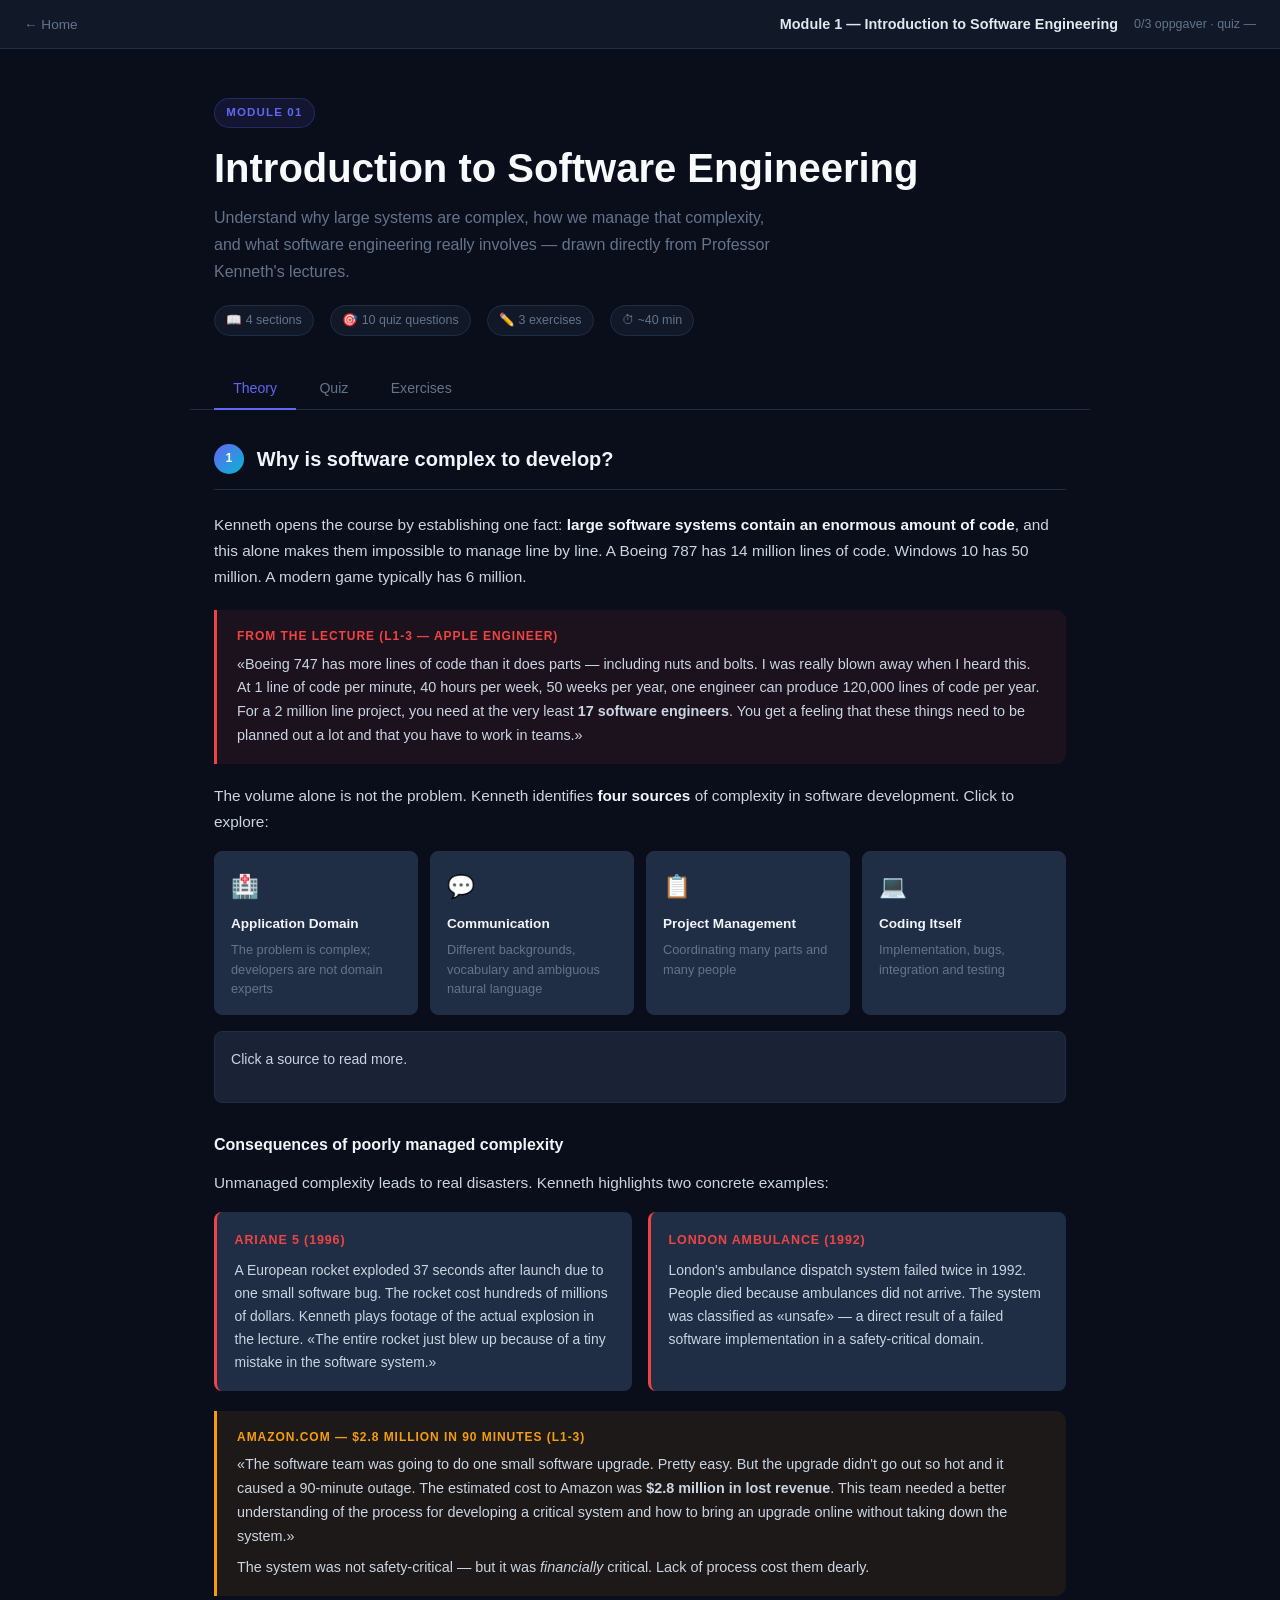
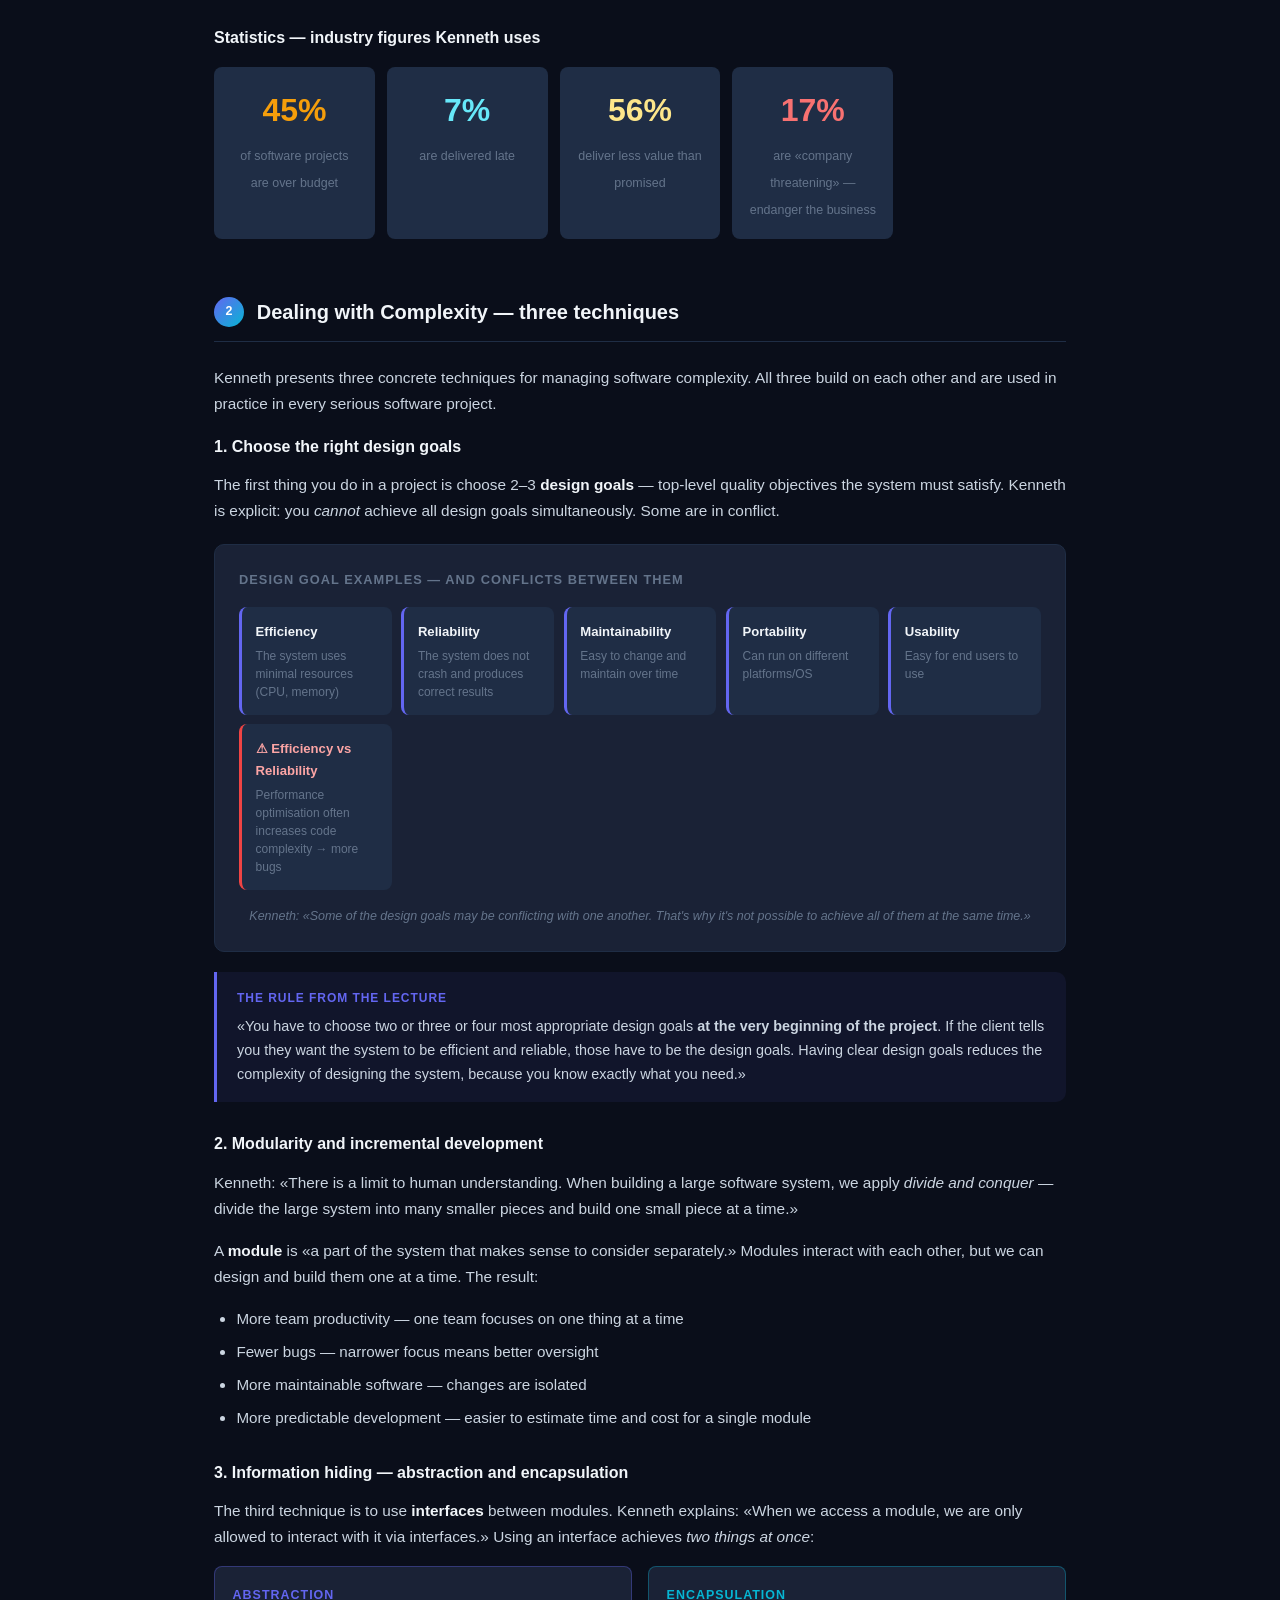
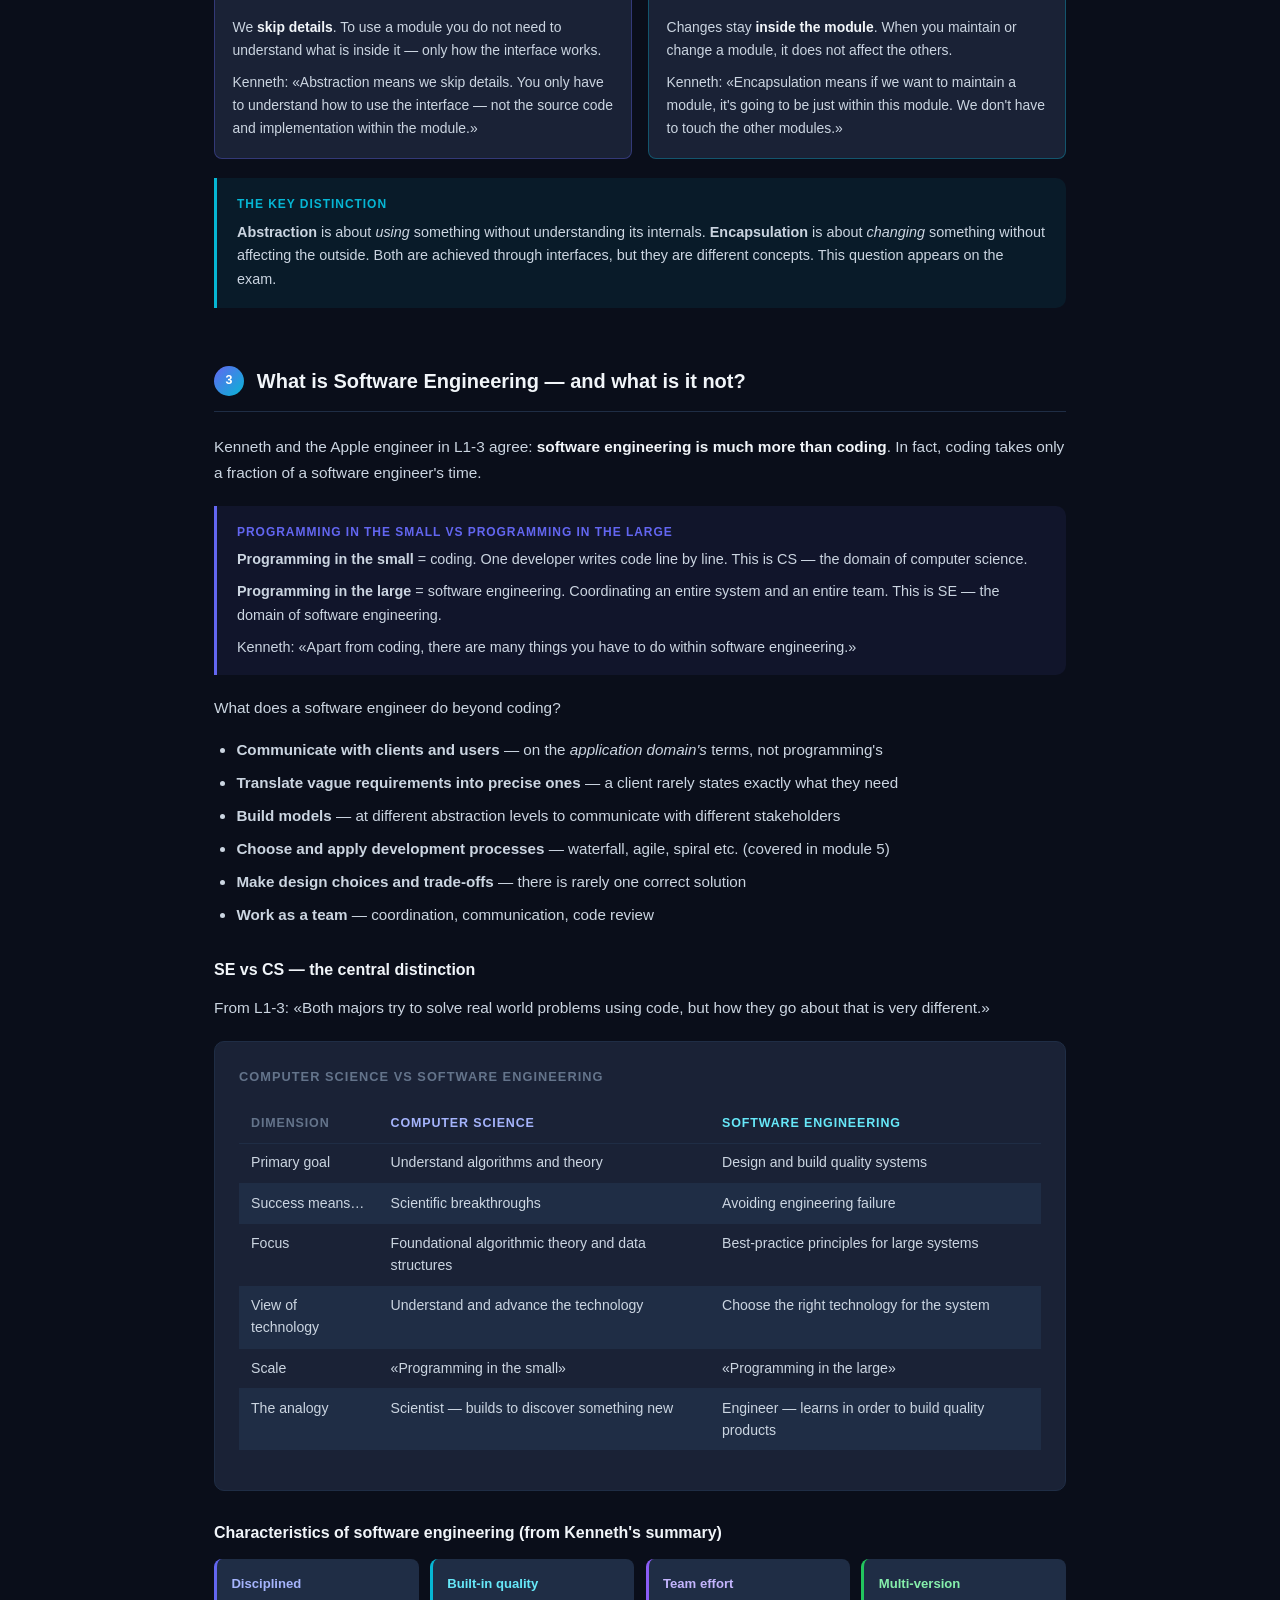
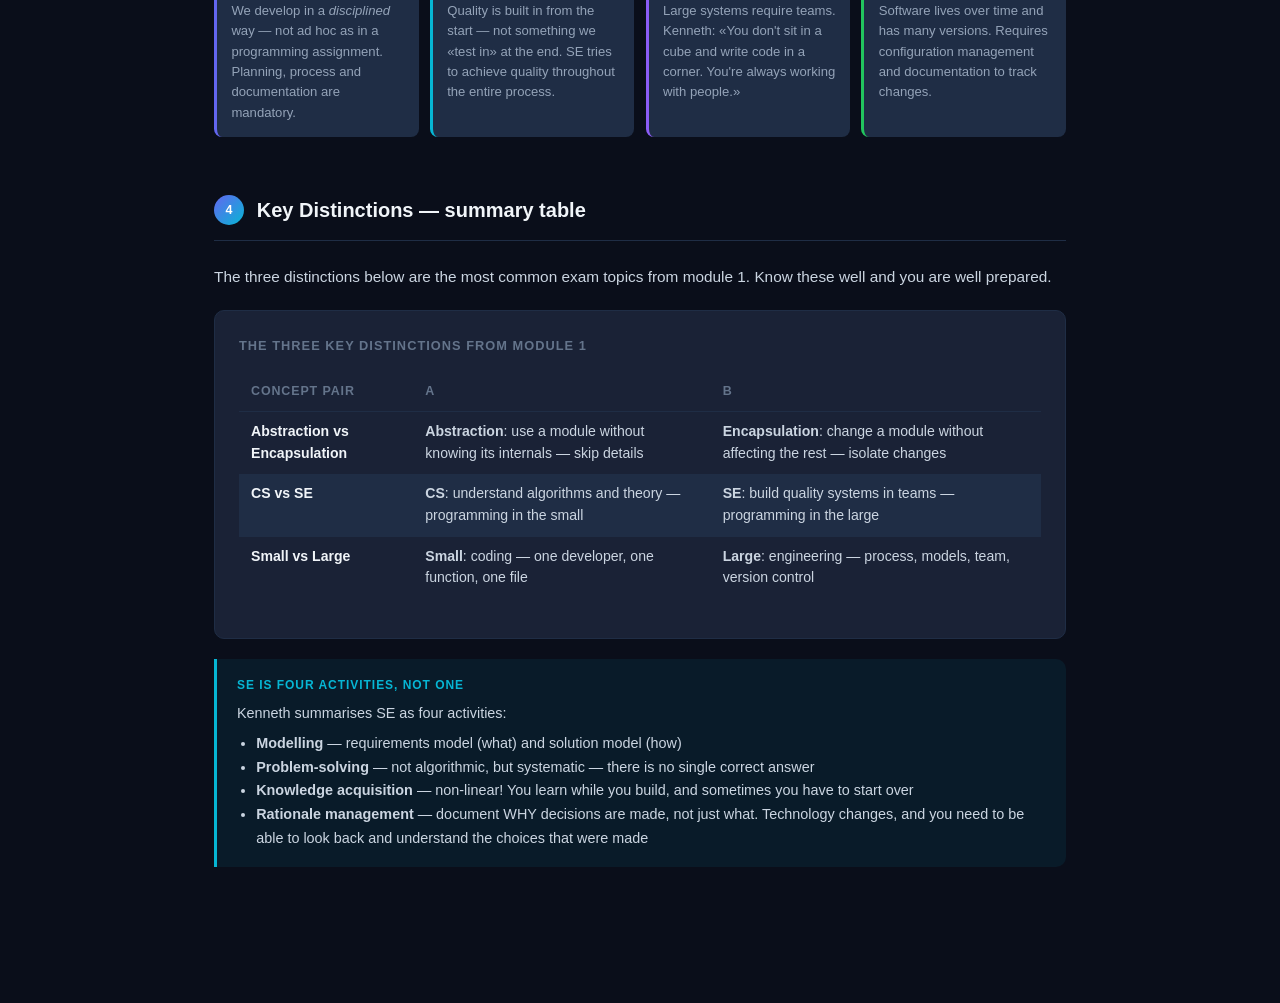
==== commit 8ea6f801: "Fix HKBU → HKUST, translate landing page and module UI to English - index.html: HKUST branding, all " ====
--- a/modules/module-01/index.html
+++ b/modules/module-01/index.html
@@ -140,27 +140,27 @@
 <body>
 
 <nav>
-  <a href="../../index.html" class="nav-back">← Hjem</a>
-  <span class="nav-title">Modul 1 — Introduction to Software Engineering</span>
+  <a href="../../index.html" class="nav-back">← Home</a>
+  <span class="nav-title">Module 1 — Introduction to Software Engineering</span>
   <span class="nav-prog" id="nav-prog"></span>
 </nav>
 
 <div class="hero">
-  <div class="module-tag">Modul 01</div>
+  <div class="module-tag">Module 01</div>
   <h1>Introduction to Software Engineering</h1>
-  <p>Forstå hvorfor store systemer er komplekse, hvordan vi håndterer den kompleksiteten, og hva software engineering egentlig innebærer — direkte fra Professor Kenneth's forelesninger.</p>
+  <p>Understand why large systems are complex, how we manage that complexity, and what software engineering really involves — drawn directly from Professor Kenneth's lectures.</p>
   <div class="hero-meta">
-    <span class="meta-pill">📖 4 seksjoner</span>
-    <span class="meta-pill">🎯 10 quizspørsmål</span>
-    <span class="meta-pill">✏️ 3 oppgaver</span>
+    <span class="meta-pill">📖 4 sections</span>
+    <span class="meta-pill">🎯 10 quiz questions</span>
+    <span class="meta-pill">✏️ 3 exercises</span>
     <span class="meta-pill">⏱ ~40 min</span>
   </div>
 </div>
 
 <div class="tabs">
-  <button class="tab active" onclick="switchTab('theory',this)">Teori</button>
+  <button class="tab active" onclick="switchTab('theory',this)">Theory</button>
   <button class="tab" onclick="switchTab('quiz',this)">Quiz</button>
-  <button class="tab" onclick="switchTab('exercises',this)">Oppgaver</button>
+  <button class="tab" onclick="switchTab('exercises',this)">Exercises</button>
 </div>
 
 <div class="content">
@@ -172,79 +172,79 @@
 <div class="section">
   <div class="section-header">
     <div class="section-num">1</div>
-    <h2>Hvorfor er software komplekst å utvikle?</h2>
-  </div>
-
-  <p class="prose">Kenneth starter kurset med å slå fast én ting: <strong>store software-systemer har en enorm mengde kode</strong>, og dette alene gjør dem umulige å håndtere linje for linje. En Boeing 787 har 14 millioner linjer kode. Windows 10 har 50 millioner. Et moderne spill gjerne 6 millioner.</p>
+    <h2>Why is software complex to develop?</h2>
+  </div>
+
+  <p class="prose">Kenneth opens the course by establishing one fact: <strong>large software systems contain an enormous amount of code</strong>, and this alone makes them impossible to manage line by line. A Boeing 787 has 14 million lines of code. Windows 10 has 50 million. A modern game typically has 6 million.</p>
 
   <div class="callout danger">
-    <div class="callout-title">Fra forelesningen (L1-3 — Apple-ingeniøren)</div>
+    <div class="callout-title">From the lecture (L1-3 — Apple engineer)</div>
     <p>«Boeing 747 has more lines of code than it does parts — including nuts and bolts. I was really blown away when I heard this. At 1 line of code per minute, 40 hours per week, 50 weeks per year, one engineer can produce 120,000 lines of code per year. For a 2 million line project, you need at the very least <strong>17 software engineers</strong>. You get a feeling that these things need to be planned out a lot and that you have to work in teams.»</p>
   </div>
 
-  <p class="prose">Det er ikke bare volumet som er problemet. Kenneth identifiserer <strong>fire kildetyper</strong> for kompleksitet i software-utvikling. Klikk for å utforske:</p>
+  <p class="prose">The volume alone is not the problem. Kenneth identifies <strong>four sources</strong> of complexity in software development. Click to explore:</p>
 
   <div class="complexity-grid">
-    <div class="cx-card" onclick="showCx(this,'<strong style=&quot;color:#f1f5f9&quot;>Applikasjonsdomenet</strong><br><br>Problemet i seg selv er vanskelig, og utviklerne er sjelden domeneeksperter. Kenneth: «If I ask you to build a software system for a hospital, you are an expert in programming but not in the hospital domain. You may have to learn about the application domain before you can work on the system.»<br><br>Klientens vokabular er annerledes enn programmerens — «store numbers» kan bety integer, float eller et helt annet konsept.')">
+    <div class="cx-card" onclick="showCx(this,'<strong style=&quot;color:#f1f5f9&quot;>Application Domain</strong><br><br>The problem itself is difficult, and developers are rarely domain experts. Kenneth: «If I ask you to build a software system for a hospital, you are an expert in programming but not in the hospital domain. You may have to learn about the application domain before you can work on the system.»<br><br>The client\'s vocabulary differs from the programmer\'s — «store numbers» could mean integer, float, or an entirely different concept.')">
       <div class="cx-icon">🏥</div>
-      <div class="cx-title">Applikasjonsdomenet</div>
-      <div class="cx-desc">Problemet er komplekst; utviklere er ikke domeneeksperter</div>
-    </div>
-    <div class="cx-card" onclick="showCx(this,'<strong style=&quot;color:#f1f5f9&quot;>Kommunikasjon</strong><br><br>Ulike stakeholders bruker ulikt vokabular og har ulik bakgrunnskunnskap. Kenneth: «Your client may ask you to build a system to store numbers. You may have to clarify whether they mean integer, real numbers, or floating point numbers.»<br><br>Menneskespråk er i seg selv tvetydig. To personer kan lese samme kravdokument og forstå to forskjellige ting.')">
+      <div class="cx-title">Application Domain</div>
+      <div class="cx-desc">The problem is complex; developers are not domain experts</div>
+    </div>
+    <div class="cx-card" onclick="showCx(this,'<strong style=&quot;color:#f1f5f9&quot;>Communication</strong><br><br>Different stakeholders use different vocabularies and have different backgrounds. Kenneth: «Your client may ask you to build a system to store numbers. You may have to clarify whether they mean integer, real numbers, or floating point numbers.»<br><br>Natural language is inherently ambiguous. Two people can read the same requirements document and understand two different things.')">
       <div class="cx-icon">💬</div>
-      <div class="cx-title">Kommunikasjon</div>
-      <div class="cx-desc">Ulik bakgrunn, vokabular og tvetydig menneskespråk</div>
-    </div>
-    <div class="cx-card" onclick="showCx(this,'<strong style=&quot;color:#f1f5f9&quot;>Prosjektledelse</strong><br><br>Store prosjekter krever koordinering av mange mennesker og mange deler. Kenneth: «We have to divide the project into pieces and then reassemble the pieces. We need to coordinate with many different parts and also many different people.»<br><br>Jo flere folk, jo mer kommunikasjonskompleksitet — og feil i koordinering kan ødelegge alt.')">
+      <div class="cx-title">Communication</div>
+      <div class="cx-desc">Different backgrounds, vocabulary and ambiguous natural language</div>
+    </div>
+    <div class="cx-card" onclick="showCx(this,'<strong style=&quot;color:#f1f5f9&quot;>Project Management</strong><br><br>Large projects require coordination of many people and many parts. Kenneth: «We have to divide the project into pieces and then reassemble the pieces. We need to coordinate with many different parts and also many different people.»<br><br>The more people, the more communication complexity — and coordination failures can ruin everything.')">
       <div class="cx-icon">📋</div>
-      <div class="cx-title">Prosjektledelse</div>
-      <div class="cx-desc">Koordinering av mange deler og mange mennesker</div>
-    </div>
-    <div class="cx-card" onclick="showCx(this,'<strong style=&quot;color:#f1f5f9&quot;>Selve kodingen</strong><br><br>Kenneth: «Coding itself is going to be complicated and creating useful software is going to be a complicated process.»<br><br>Selv om kodingen «bare» er implementasjonen, er det en kompleks disiplin i seg selv — bugs, integrasjon, testing, ytelse og sikkerhet krever alle sin eigen ekspertise.')">
+      <div class="cx-title">Project Management</div>
+      <div class="cx-desc">Coordinating many parts and many people</div>
+    </div>
+    <div class="cx-card" onclick="showCx(this,'<strong style=&quot;color:#f1f5f9&quot;>Coding Itself</strong><br><br>Kenneth: «Coding itself is going to be complicated and creating useful software is going to be a complicated process.»<br><br>Even though coding is «just» implementation, it is a complex discipline in its own right — bugs, integration, testing, performance and security all demand their own expertise.')">
       <div class="cx-icon">💻</div>
-      <div class="cx-title">Selve kodingen</div>
-      <div class="cx-desc">Implementasjon, bugs, integrasjon og testing</div>
-    </div>
-  </div>
-  <div class="cx-explain" id="cx-explain">Klikk på en kilde for å lese mer.</div>
-
-  <h3 style="font-size:1rem;font-weight:700;color:#f1f5f9;margin:1.75rem 0 .75rem">Konsekvenser av dårlig håndtert kompleksitet</h3>
-  <p class="prose">Kompleksitet som ikke håndteres fører til reelle katastrofer. Kenneth nevner to konkrete eksempler:</p>
+      <div class="cx-title">Coding Itself</div>
+      <div class="cx-desc">Implementation, bugs, integration and testing</div>
+    </div>
+  </div>
+  <div class="cx-explain" id="cx-explain">Click a source to read more.</div>
+
+  <h3 style="font-size:1rem;font-weight:700;color:#f1f5f9;margin:1.75rem 0 .75rem">Consequences of poorly managed complexity</h3>
+  <p class="prose">Unmanaged complexity leads to real disasters. Kenneth highlights two concrete examples:</p>
 
   <div class="two-col" style="margin:1rem 0">
     <div style="background:var(--surface3);border-radius:8px;padding:1.1rem;border-left:3px solid var(--danger)">
       <div style="font-size:.78rem;font-weight:700;color:var(--danger);text-transform:uppercase;letter-spacing:.07em;margin-bottom:.5rem">Ariane 5 (1996)</div>
-      <p style="font-size:.87rem;color:#cbd5e1;line-height:1.65">En europeisk rakett eksploderte 37 sekunder etter oppskytning på grunn av én liten softwarebug. Raketten kostet hundrevis av millioner dollar. Kenneth spiller klipp fra selve eksplosjonen i forelesningen. «The entire rocket just blew up because of a tiny mistake in the software system.»</p>
+      <p style="font-size:.87rem;color:#cbd5e1;line-height:1.65">A European rocket exploded 37 seconds after launch due to one small software bug. The rocket cost hundreds of millions of dollars. Kenneth plays footage of the actual explosion in the lecture. «The entire rocket just blew up because of a tiny mistake in the software system.»</p>
     </div>
     <div style="background:var(--surface3);border-radius:8px;padding:1.1rem;border-left:3px solid var(--danger)">
       <div style="font-size:.78rem;font-weight:700;color:var(--danger);text-transform:uppercase;letter-spacing:.07em;margin-bottom:.5rem">London Ambulance (1992)</div>
-      <p style="font-size:.87rem;color:#cbd5e1;line-height:1.65">Ambulansesystemet i London sviktet to ganger i 1992. Mennesker døde fordi ambulansen ikke kom frem. Systemet ble klassifisert som «unsafe» — et direkte resultat av en feilet software-implementasjon i et sikkerhetskritisk domene.</p>
+      <p style="font-size:.87rem;color:#cbd5e1;line-height:1.65">London's ambulance dispatch system failed twice in 1992. People died because ambulances did not arrive. The system was classified as «unsafe» — a direct result of a failed software implementation in a safety-critical domain.</p>
     </div>
   </div>
 
   <div class="callout warn">
-    <div class="callout-title">Amazon.com — $2.8 millioner på 90 minutter (L1-3)</div>
+    <div class="callout-title">Amazon.com — $2.8 million in 90 minutes (L1-3)</div>
     <p>«The software team was going to do one small software upgrade. Pretty easy. But the upgrade didn't go out so hot and it caused a 90-minute outage. The estimated cost to Amazon was <strong>$2.8 million in lost revenue</strong>. This team needed a better understanding of the process for developing a critical system and how to bring an upgrade online without taking down the system.»</p>
-    <p style="margin-top:.5rem">Systemet var ikke sikkerhetskritisk — men det var <em>finansielt</em> kritisk. Manglende prosess kostet dem dyrt.</p>
-  </div>
-
-  <h3 style="font-size:1rem;font-weight:700;color:#f1f5f9;margin:1.75rem 0 .75rem">Statistikk — bransjetall Kenneth bruker</h3>
+    <p style="margin-top:.5rem">The system was not safety-critical — but it was <em>financially</em> critical. Lack of process cost them dearly.</p>
+  </div>
+
+  <h3 style="font-size:1rem;font-weight:700;color:#f1f5f9;margin:1.75rem 0 .75rem">Statistics — industry figures Kenneth uses</h3>
   <div class="stat-cards">
     <div class="stat-card orange">
       <span class="stat-num">45%</span>
-      <span class="stat-label">av software-prosjekter er over budsjett</span>
+      <span class="stat-label">of software projects are over budget</span>
     </div>
     <div class="stat-card blue">
       <span class="stat-num">7%</span>
-      <span class="stat-label">leveres for sent</span>
+      <span class="stat-label">are delivered late</span>
     </div>
     <div class="stat-card yellow">
       <span class="stat-num">56%</span>
-      <span class="stat-label">leverer mindre verdi enn lovet</span>
+      <span class="stat-label">deliver less value than promised</span>
     </div>
     <div class="stat-card red">
       <span class="stat-num">17%</span>
-      <span class="stat-label">er «company threatening» — truer selskapet</span>
+      <span class="stat-label">are «company threatening» — endanger the business</span>
     </div>
   </div>
 </div>
@@ -253,63 +253,63 @@
 <div class="section">
   <div class="section-header">
     <div class="section-num">2</div>
-    <h2>Håndtere kompleksitet — tre teknikker</h2>
-  </div>
-
-  <p class="prose">Kenneth presenterer tre konkrete teknikker for å håndtere software-kompleksitet. Alle tre bygger på hverandre og brukes i praksis i ethvert seriøst software-prosjekt.</p>
-
-  <h3 style="font-size:1rem;font-weight:700;color:#f1f5f9;margin:0 0 .75rem">1. Velg riktige design goals</h3>
-  <p class="prose">Det første du gjør i et prosjekt er å velge 2–3 <strong>design goals</strong> — overordnede kvalitetsmål systemet skal oppfylle. Kenneth er eksplisitt: du kan <em>ikke</em> oppnå alle designmål samtidig. Noen er motstridende.</p>
+    <h2>Dealing with Complexity — three techniques</h2>
+  </div>
+
+  <p class="prose">Kenneth presents three concrete techniques for managing software complexity. All three build on each other and are used in practice in every serious software project.</p>
+
+  <h3 style="font-size:1rem;font-weight:700;color:#f1f5f9;margin:0 0 .75rem">1. Choose the right design goals</h3>
+  <p class="prose">The first thing you do in a project is choose 2–3 <strong>design goals</strong> — top-level quality objectives the system must satisfy. Kenneth is explicit: you <em>cannot</em> achieve all design goals simultaneously. Some are in conflict.</p>
 
   <div class="fig">
-    <div class="fig-title">Eksempler på design goals — og konflikter mellom dem</div>
+    <div class="fig-title">Design goal examples — and conflicts between them</div>
     <div class="dg-cards">
-      <div class="dg-card"><div class="dg-name">Efficiency</div><div class="dg-desc">Systemet bruker minst mulig ressurser (CPU, minne)</div></div>
-      <div class="dg-card"><div class="dg-name">Reliability</div><div class="dg-desc">Systemet krasjer ikke og gir korrekte resultater</div></div>
-      <div class="dg-card"><div class="dg-name">Maintainability</div><div class="dg-desc">Enkelt å endre og vedlikeholde over tid</div></div>
-      <div class="dg-card"><div class="dg-name">Portability</div><div class="dg-desc">Kan kjøres på ulike plattformer/OS</div></div>
-      <div class="dg-card"><div class="dg-name">Usability</div><div class="dg-desc">Lett å bruke for sluttbrukeren</div></div>
-      <div class="dg-card conflict"><div class="dg-name" style="color:#fca5a5">⚠ Efficiency vs Reliability</div><div class="dg-desc">Ytelsesoptimalisering øker gjerne kodekompleksitet → mer bugs</div></div>
+      <div class="dg-card"><div class="dg-name">Efficiency</div><div class="dg-desc">The system uses minimal resources (CPU, memory)</div></div>
+      <div class="dg-card"><div class="dg-name">Reliability</div><div class="dg-desc">The system does not crash and produces correct results</div></div>
+      <div class="dg-card"><div class="dg-name">Maintainability</div><div class="dg-desc">Easy to change and maintain over time</div></div>
+      <div class="dg-card"><div class="dg-name">Portability</div><div class="dg-desc">Can run on different platforms/OS</div></div>
+      <div class="dg-card"><div class="dg-name">Usability</div><div class="dg-desc">Easy for end users to use</div></div>
+      <div class="dg-card conflict"><div class="dg-name" style="color:#fca5a5">⚠ Efficiency vs Reliability</div><div class="dg-desc">Performance optimisation often increases code complexity → more bugs</div></div>
     </div>
     <div class="fig-caption">Kenneth: «Some of the design goals may be conflicting with one another. That's why it's not possible to achieve all of them at the same time.»</div>
   </div>
 
   <div class="callout info">
-    <div class="callout-title">Regelen fra forelesningen</div>
+    <div class="callout-title">The rule from the lecture</div>
     <p>«You have to choose two or three or four most appropriate design goals <strong>at the very beginning of the project</strong>. If the client tells you they want the system to be efficient and reliable, those have to be the design goals. Having clear design goals reduces the complexity of designing the system, because you know exactly what you need.»</p>
   </div>
 
-  <h3 style="font-size:1rem;font-weight:700;color:#f1f5f9;margin:1.75rem 0 .75rem">2. Modularitet og inkrementell utvikling</h3>
+  <h3 style="font-size:1rem;font-weight:700;color:#f1f5f9;margin:1.75rem 0 .75rem">2. Modularity and incremental development</h3>
   <p class="prose">Kenneth: «There is a limit to human understanding. When building a large software system, we apply <em>divide and conquer</em> — divide the large system into many smaller pieces and build one small piece at a time.»</p>
 
-  <p class="prose">En <strong>modul</strong> er «a part of the system that makes sense to consider separately.» Moduler interagerer med hverandre, men vi kan designe og bygge dem én om gangen. Resultatet er:</p>
+  <p class="prose">A <strong>module</strong> is «a part of the system that makes sense to consider separately.» Modules interact with each other, but we can design and build them one at a time. The result:</p>
 
   <ul class="prose-list">
-    <li>Mer produktivitet i team — ett team fokuserer på én ting om gangen</li>
-    <li>Færre bugs — smalere fokus gir bedre oversikt</li>
-    <li>Mer vedlikeholdbar software — endringer er isolert</li>
-    <li>Mer forutsigbar utvikling — enklere å estimere tid og kostnad for én modul</li>
+    <li>More team productivity — one team focuses on one thing at a time</li>
+    <li>Fewer bugs — narrower focus means better oversight</li>
+    <li>More maintainable software — changes are isolated</li>
+    <li>More predictable development — easier to estimate time and cost for a single module</li>
   </ul>
 
-  <h3 style="font-size:1rem;font-weight:700;color:#f1f5f9;margin:1.75rem 0 .75rem">3. Information hiding — abstraksjon og innkapsling</h3>
-  <p class="prose">Den tredje teknikken er å bruke <strong>grensesnitt (interfaces)</strong> mellom moduler. Kenneth forklarer: «When we access a module, we are only allowed to interact with it via interfaces.» Å bruke et grensesnitt oppnår <em>to ting samtidig</em>:</p>
+  <h3 style="font-size:1rem;font-weight:700;color:#f1f5f9;margin:1.75rem 0 .75rem">3. Information hiding — abstraction and encapsulation</h3>
+  <p class="prose">The third technique is to use <strong>interfaces</strong> between modules. Kenneth explains: «When we access a module, we are only allowed to interact with it via interfaces.» Using an interface achieves <em>two things at once</em>:</p>
 
   <div class="two-col">
     <div style="background:var(--surface2);border:1px solid rgba(99,102,241,.35);border-radius:8px;padding:1.1rem">
-      <div style="font-size:.78rem;font-weight:700;text-transform:uppercase;letter-spacing:.08em;color:var(--accent);margin-bottom:.6rem">Abstraksjon</div>
-      <p style="font-size:.87rem;color:#cbd5e1;line-height:1.65">Vi <strong style="color:#f1f5f9">hopper over detaljer</strong>. For å bruke en modul trenger du ikke forstå hva som er inni den — bare hvordan grensesnittet fungerer.</p>
+      <div style="font-size:.78rem;font-weight:700;text-transform:uppercase;letter-spacing:.08em;color:var(--accent);margin-bottom:.6rem">Abstraction</div>
+      <p style="font-size:.87rem;color:#cbd5e1;line-height:1.65">We <strong style="color:#f1f5f9">skip details</strong>. To use a module you do not need to understand what is inside it — only how the interface works.</p>
       <p style="font-size:.87rem;color:#cbd5e1;line-height:1.65;margin-top:.6rem">Kenneth: «Abstraction means we skip details. You only have to understand how to use the interface — not the source code and implementation within the module.»</p>
     </div>
     <div style="background:var(--surface2);border:1px solid rgba(6,182,212,.35);border-radius:8px;padding:1.1rem">
-      <div style="font-size:.78rem;font-weight:700;text-transform:uppercase;letter-spacing:.08em;color:var(--accent2);margin-bottom:.6rem">Innkapsling (Encapsulation)</div>
-      <p style="font-size:.87rem;color:#cbd5e1;line-height:1.65">Endringer forblir <strong style="color:#f1f5f9">innenfor modulen</strong>. Når du vedlikeholder eller endrer en modul, påvirker det ikke de andre.</p>
+      <div style="font-size:.78rem;font-weight:700;text-transform:uppercase;letter-spacing:.08em;color:var(--accent2);margin-bottom:.6rem">Encapsulation</div>
+      <p style="font-size:.87rem;color:#cbd5e1;line-height:1.65">Changes stay <strong style="color:#f1f5f9">inside the module</strong>. When you maintain or change a module, it does not affect the others.</p>
       <p style="font-size:.87rem;color:#cbd5e1;line-height:1.65;margin-top:.6rem">Kenneth: «Encapsulation means if we want to maintain a module, it's going to be just within this module. We don't have to touch the other modules.»</p>
     </div>
   </div>
 
   <div class="callout tip">
-    <div class="callout-title">Den viktige distinksjonen</div>
-    <p><strong>Abstraksjon</strong> handler om å <em>bruke</em> noe uten å forstå innsiden. <strong>Innkapsling</strong> handler om å <em>endre</em> noe uten å røre utsiden. Begge oppnås via grensesnitt, men de er ulike konsepter. Dette spørsmålet dukker opp på eksamen.</p>
+    <div class="callout-title">The key distinction</div>
+    <p><strong>Abstraction</strong> is about <em>using</em> something without understanding its internals. <strong>Encapsulation</strong> is about <em>changing</em> something without affecting the outside. Both are achieved through interfaces, but they are different concepts. This question appears on the exam.</p>
   </div>
 </div>
 
@@ -317,93 +317,93 @@
 <div class="section">
   <div class="section-header">
     <div class="section-num">3</div>
-    <h2>Hva er Software Engineering — og hva er det ikke?</h2>
-  </div>
-
-  <p class="prose">Kenneth og Apple-ingeniøren i L1-3 er samstemte: <strong>software engineering er mye mer enn koding</strong>. Faktisk tar kodingen bare en brøkdel av en software-ingeniørs tid.</p>
+    <h2>What is Software Engineering — and what is it not?</h2>
+  </div>
+
+  <p class="prose">Kenneth and the Apple engineer in L1-3 agree: <strong>software engineering is much more than coding</strong>. In fact, coding takes only a fraction of a software engineer's time.</p>
 
   <div class="callout info">
     <div class="callout-title">Programming in the small vs programming in the large</div>
-    <p><strong>Programming in the small</strong> = koding. Én utvikler skriver kode linje for linje. Dette er CS — datavitenskapens domene.</p>
-    <p style="margin-top:.5rem"><strong>Programming in the large</strong> = software engineering. Koordinering av et helt system og et helt team. Dette er SE — software engineering-domenet.</p>
+    <p><strong>Programming in the small</strong> = coding. One developer writes code line by line. This is CS — the domain of computer science.</p>
+    <p style="margin-top:.5rem"><strong>Programming in the large</strong> = software engineering. Coordinating an entire system and an entire team. This is SE — the domain of software engineering.</p>
     <p style="margin-top:.5rem">Kenneth: «Apart from coding, there are many things you have to do within software engineering.»</p>
   </div>
 
-  <p class="prose">Hva gjør en software-ingeniør utover koding?</p>
+  <p class="prose">What does a software engineer do beyond coding?</p>
   <ul class="prose-list">
-    <li><strong>Kommunisere med klienter og brukere</strong> — på <em>applikasjonsdomenet</em>s premisser, ikke programmeringens</li>
-    <li><strong>Oversette vage krav til presise krav</strong> — en klient sier sjelden nøyaktig hva de trenger</li>
-    <li><strong>Bygge modeller</strong> — på ulike abstraksjonsnivåer for å kommunisere med ulike stakeholders</li>
-    <li><strong>Velge og bruke utviklingsprosesser</strong> — waterfall, agile, spiral etc. (dekkes i modul 5)</li>
-    <li><strong>Gjøre designvalg og trade-offs</strong> — det finnes sjelden én riktig løsning</li>
-    <li><strong>Jobbe som et team</strong> — koordinering, kommunikasjon, kodereview</li>
+    <li><strong>Communicate with clients and users</strong> — on the <em>application domain's</em> terms, not programming's</li>
+    <li><strong>Translate vague requirements into precise ones</strong> — a client rarely states exactly what they need</li>
+    <li><strong>Build models</strong> — at different abstraction levels to communicate with different stakeholders</li>
+    <li><strong>Choose and apply development processes</strong> — waterfall, agile, spiral etc. (covered in module 5)</li>
+    <li><strong>Make design choices and trade-offs</strong> — there is rarely one correct solution</li>
+    <li><strong>Work as a team</strong> — coordination, communication, code review</li>
   </ul>
 
-  <h3 style="font-size:1rem;font-weight:700;color:#f1f5f9;margin:1.75rem 0 .75rem">SE vs CS — den sentrale distinksjonen</h3>
-  <p class="prose">Fra L1-3: «Both majors try to solve real world problems using code, but how they go about that is very different.»</p>
+  <h3 style="font-size:1rem;font-weight:700;color:#f1f5f9;margin:1.75rem 0 .75rem">SE vs CS — the central distinction</h3>
+  <p class="prose">From L1-3: «Both majors try to solve real world problems using code, but how they go about that is very different.»</p>
 
   <div class="fig">
     <div class="fig-title">Computer Science vs Software Engineering</div>
     <table class="compare">
       <thead>
         <tr>
-          <th>Dimensjon</th>
+          <th>Dimension</th>
           <th style="color:#a5b4fc">Computer Science</th>
           <th style="color:#67e8f9">Software Engineering</th>
         </tr>
       </thead>
       <tbody>
         <tr>
-          <td>Primærmål</td>
-          <td>Forstå algoritmer og teori</td>
-          <td>Designe og bygge kvalitetssystemer</td>
-        </tr>
-        <tr>
-          <td>Suksess er…</td>
-          <td>Vitenskapelige gjennombrudd</td>
-          <td>Unngå ingeniørsvikt</td>
-        </tr>
-        <tr>
-          <td>Fokus</td>
-          <td>Grunnleggende algoritmisk teori og datastruktur</td>
-          <td>Prinsipper for beste praksis i store systemer</td>
-        </tr>
-        <tr>
-          <td>Teknologisyn</td>
-          <td>Forstå og forbedre teknologien</td>
-          <td>Velge riktig teknologi for systemet</td>
-        </tr>
-        <tr>
-          <td>Skala</td>
+          <td>Primary goal</td>
+          <td>Understand algorithms and theory</td>
+          <td>Design and build quality systems</td>
+        </tr>
+        <tr>
+          <td>Success means…</td>
+          <td>Scientific breakthroughs</td>
+          <td>Avoiding engineering failure</td>
+        </tr>
+        <tr>
+          <td>Focus</td>
+          <td>Foundational algorithmic theory and data structures</td>
+          <td>Best-practice principles for large systems</td>
+        </tr>
+        <tr>
+          <td>View of technology</td>
+          <td>Understand and advance the technology</td>
+          <td>Choose the right technology for the system</td>
+        </tr>
+        <tr>
+          <td>Scale</td>
           <td>«Programming in the small»</td>
           <td>«Programming in the large»</td>
         </tr>
         <tr>
-          <td>Analogien</td>
-          <td>Vitenskapsmann — bygger for å lære noe nytt</td>
-          <td>Ingeniør — lærer for å bygge kvalitetsprodukter</td>
+          <td>The analogy</td>
+          <td>Scientist — builds to discover something new</td>
+          <td>Engineer — learns in order to build quality products</td>
         </tr>
       </tbody>
     </table>
   </div>
 
-  <h3 style="font-size:1rem;font-weight:700;color:#f1f5f9;margin:1.75rem 0 .75rem">Kjennetegn på software engineering (fra Kenneths oppsummering)</h3>
+  <h3 style="font-size:1rem;font-weight:700;color:#f1f5f9;margin:1.75rem 0 .75rem">Characteristics of software engineering (from Kenneth's summary)</h3>
   <div style="display:grid;grid-template-columns:repeat(auto-fill,minmax(200px,1fr));gap:.7rem;margin:.75rem 0">
     <div style="background:var(--surface3);border-radius:8px;padding:.9rem;border-left:3px solid var(--accent)">
       <div style="font-size:.82rem;font-weight:700;color:#a5b4fc;margin-bottom:.35rem">Disciplined</div>
-      <p style="font-size:.82rem;color:#94a3b8;line-height:1.55">Vi utvikler på en <em>disiplinert</em> måte — ikke ad hoc som i en programmeringsoppgave. Planlegging, prosess og dokumentasjon er obligatorisk.</p>
+      <p style="font-size:.82rem;color:#94a3b8;line-height:1.55">We develop in a <em>disciplined</em> way — not ad hoc as in a programming assignment. Planning, process and documentation are mandatory.</p>
     </div>
     <div style="background:var(--surface3);border-radius:8px;padding:.9rem;border-left:3px solid var(--accent2)">
       <div style="font-size:.82rem;font-weight:700;color:#67e8f9;margin-bottom:.35rem">Built-in quality</div>
-      <p style="font-size:.82rem;color:#94a3b8;line-height:1.55">Kvalitet er innebygd fra starten — ikke noe vi «tester inn» på slutten. SE prøver å oppnå kvalitet gjennom hele prosessen.</p>
+      <p style="font-size:.82rem;color:#94a3b8;line-height:1.55">Quality is built in from the start — not something we «test in» at the end. SE tries to achieve quality throughout the entire process.</p>
     </div>
     <div style="background:var(--surface3);border-radius:8px;padding:.9rem;border-left:3px solid var(--accent3)">
       <div style="font-size:.82rem;font-weight:700;color:#c4b5fd;margin-bottom:.35rem">Team effort</div>
-      <p style="font-size:.82rem;color:#94a3b8;line-height:1.55">Store systemer krever team. Kenneth: «You don't sit in a cube and write code in a corner. You're always working with people.»</p>
+      <p style="font-size:.82rem;color:#94a3b8;line-height:1.55">Large systems require teams. Kenneth: «You don't sit in a cube and write code in a corner. You're always working with people.»</p>
     </div>
     <div style="background:var(--surface3);border-radius:8px;padding:.9rem;border-left:3px solid var(--success)">
       <div style="font-size:.82rem;font-weight:700;color:#86efac;margin-bottom:.35rem">Multi-version</div>
-      <p style="font-size:.82rem;color:#94a3b8;line-height:1.55">Software lever over tid og har mange versjoner. Trenger configuration management og dokumentasjon for å holde styr på endringer.</p>
+      <p style="font-size:.82rem;color:#94a3b8;line-height:1.55">Software lives over time and has many versions. Requires configuration management and documentation to track changes.</p>
     </div>
   </div>
 </div>
@@ -412,45 +412,45 @@
 <div class="section">
   <div class="section-header">
     <div class="section-num">4</div>
-    <h2>Nøkkeldistinksjoner — sammendragstabell</h2>
-  </div>
-
-  <p class="prose">De tre distinksjonene under er de vanligste eksamenstemaene fra modul 1. Kjenner du disse godt, er du godt forberedt.</p>
+    <h2>Key Distinctions — summary table</h2>
+  </div>
+
+  <p class="prose">The three distinctions below are the most common exam topics from module 1. Know these well and you are well prepared.</p>
 
   <div class="fig">
-    <div class="fig-title">De tre nøkkeldistinksjonene fra modul 1</div>
+    <div class="fig-title">The three key distinctions from module 1</div>
     <table class="compare">
       <thead>
-        <tr><th>Begrepspar</th><th>A</th><th>B</th></tr>
+        <tr><th>Concept pair</th><th>A</th><th>B</th></tr>
       </thead>
       <tbody>
         <tr>
-          <td><strong style="color:#f1f5f9">Abstraksjon vs Innkapsling</strong></td>
-          <td><strong>Abstraksjon</strong>: bruk en modul uten å kjenne innsiden — skip detaljer</td>
-          <td><strong>Innkapsling</strong>: endre en modul uten å røre resten — isoler endringer</td>
+          <td><strong style="color:#f1f5f9">Abstraction vs Encapsulation</strong></td>
+          <td><strong>Abstraction</strong>: use a module without knowing its internals — skip details</td>
+          <td><strong>Encapsulation</strong>: change a module without affecting the rest — isolate changes</td>
         </tr>
         <tr>
           <td><strong style="color:#f1f5f9">CS vs SE</strong></td>
-          <td><strong>CS</strong>: forstå algoritmer og teori — programming in the small</td>
-          <td><strong>SE</strong>: bygge kvalitetssystemer i team — programming in the large</td>
+          <td><strong>CS</strong>: understand algorithms and theory — programming in the small</td>
+          <td><strong>SE</strong>: build quality systems in teams — programming in the large</td>
         </tr>
         <tr>
           <td><strong style="color:#f1f5f9">Small vs Large</strong></td>
-          <td><strong>Small</strong>: koding — én utvikler, én funksjon, én fil</td>
-          <td><strong>Large</strong>: engineering — prosess, modeller, team, versjonsstyring</td>
+          <td><strong>Small</strong>: coding — one developer, one function, one file</td>
+          <td><strong>Large</strong>: engineering — process, models, team, version control</td>
         </tr>
       </tbody>
     </table>
   </div>
 
   <div class="callout tip">
-    <div class="callout-title">SE er fire aktiviteter, ikke én</div>
-    <p>Kenneth oppsummerer SE som fire aktiviteter:</p>
+    <div class="callout-title">SE is four activities, not one</div>
+    <p>Kenneth summarises SE as four activities:</p>
     <ul>
-      <li><strong>Modellering</strong> — requirements model (hva) og solution model (hvordan)</li>
-      <li><strong>Problem-solving</strong> — ikke algoritmisk, men systematisk — det finnes ikke én fasit</li>
-      <li><strong>Knowledge acquisition</strong> — ikke-lineær! Du lærer mens du bygger, og av og til må du starte på nytt</li>
-      <li><strong>Rationale management</strong> — dokumentér HVORFOR beslutninger tas, ikke bare hva. Teknologi endres, og du trenger å kunne se tilbake og forstå valgene som ble gjort</li>
+      <li><strong>Modelling</strong> — requirements model (what) and solution model (how)</li>
+      <li><strong>Problem-solving</strong> — not algorithmic, but systematic — there is no single correct answer</li>
+      <li><strong>Knowledge acquisition</strong> — non-linear! You learn while you build, and sometimes you have to start over</li>
+      <li><strong>Rationale management</strong> — document WHY decisions are made, not just what. Technology changes, and you need to be able to look back and understand the choices that were made</li>
     </ul>
   </div>
 </div>
@@ -469,36 +469,36 @@
   <div class="exercise">
     <div class="ex-header" onclick="toggleEx(this)">
       <span class="ex-num">Ex 1</span>
-      <h3>Identifiser kompleksitetskilder og design goals</h3>
+      <h3>Identify complexity sources and design goals</h3>
       <span class="ex-toggle">▾</span>
     </div>
     <div class="ex-body">
-      <p><strong>Scenario:</strong> Et sykehus ønsker et nytt pasientjournalsystem. Klienten er sykehusdirektøren som ikke vet noe om programmering. Systemet skal håndtere hundretusenvis av pasientjournaler og være tilgjengelig 24/7. Budsjettet er begrenset.</p>
+      <p><strong>Scenario:</strong> A hospital wants a new patient records system. The client is the hospital director who knows nothing about programming. The system must handle hundreds of thousands of patient records and be available 24/7. The budget is limited.</p>
       <ul>
-        <li><strong>a)</strong> Hvilke av de fire kildene til software-kompleksitet er tilstede her, og hvorfor?</li>
-        <li><strong>b)</strong> Velg 2–3 design goals og begrunn valget. Er noen av dem potensielt motstridende?</li>
-        <li><strong>c)</strong> Hva menes med at koding er «1 linje per minutt»-problemet? Relatér til dette eksempelet.</li>
+        <li><strong>a)</strong> Which of the four sources of software complexity are present here, and why?</li>
+        <li><strong>b)</strong> Choose 2–3 design goals and justify your choice. Are any of them potentially in conflict?</li>
+        <li><strong>c)</strong> What is meant by the «1 line per minute» problem? Relate it to this example.</li>
       </ul>
-      <button class="sol-btn" onclick="toggleSol(this)">Vis løsning</button>
+      <button class="sol-btn" onclick="toggleSol(this)">Show solution</button>
       <div class="solution">
-        <div class="sol-title">Løsning</div>
-        <p><strong>a) Kompleksitetskilder:</strong></p>
+        <div class="sol-title">Solution</div>
+        <p><strong>a) Complexity sources:</strong></p>
         <ul>
-          <li><strong>Applikasjonsdomenet</strong>: Utviklerne er ikke medisinske eksperter. De må lære om HIPAA, ICD-koder, kliniske arbeidsflyter osv. før de kan bygge systemet.</li>
-          <li><strong>Kommunikasjon</strong>: Sykehusdirektøren snakker om «pasienthistorikk» og «diagnosekoder» — utvikleren tenker på databasetabeller. Ulik vokabular, ulik bakgrunn.</li>
-          <li><strong>Prosjektledelse</strong>: 24/7-krav, integrasjon mot laboratoriesystem, røntgenbilder, reseptsystem — mange deler som må koordineres.</li>
-          <li><strong>Koding</strong>: Sikkerhetsmekanismer, kryptering av pasientdata, høy concurrency — alt er teknisk komplekst.</li>
+          <li><strong>Application domain</strong>: Developers are not medical experts. They must learn about HIPAA, ICD codes, clinical workflows etc. before they can build the system.</li>
+          <li><strong>Communication</strong>: The hospital director talks about «patient history» and «diagnosis codes» — the developer thinks about database tables. Different vocabulary, different backgrounds.</li>
+          <li><strong>Project management</strong>: 24/7 requirements, integration with laboratory systems, X-rays, prescription systems — many parts that must be coordinated.</li>
+          <li><strong>Coding</strong>: Security mechanisms, encryption of patient data, high concurrency — all technically complex.</li>
         </ul>
         <p style="margin-top:.6rem"><strong>b) Design goals:</strong></p>
         <ul>
-          <li><strong>Reliability</strong>: Et sykehussystem som krasjer kan koste liv. Absolutt topp prioritet.</li>
-          <li><strong>Security</strong>: Pasientjournaler er sensitiv informasjon. Lovpålagt.</li>
-          <li><strong>Usability</strong>: Leger og sykepleiere har ikke tid til kompliserte grensesnitt.</li>
-          <li>Mulig konflikt: <em>Security vs Usability</em> — strenge autentiseringskrav kan gjøre systemet tungvint i akuttsituasjoner.</li>
+          <li><strong>Reliability</strong>: A hospital system that crashes can cost lives. Absolute top priority.</li>
+          <li><strong>Security</strong>: Patient records are sensitive information. Legally required.</li>
+          <li><strong>Usability</strong>: Doctors and nurses do not have time for complicated interfaces.</li>
+          <li>Possible conflict: <em>Security vs Usability</em> — strict authentication requirements can make the system cumbersome in emergency situations.</li>
         </ul>
-        <p style="margin-top:.6rem"><strong>c) 1 linje per minutt:</strong> Hvis systemet trenger 500 000 linjer kode og ett team på 5 ingeniører produserer 120 000 linjer/år per person, tar det ~1 år. Men planlegging, testing og kommunikasjon trekker ned — reell produktivitet er mye lavere enn 1 linje/min for sikkerhets- og medisinkritisk kode.</p>
+        <p style="margin-top:.6rem"><strong>c) 1 line per minute:</strong> If the system needs 500,000 lines of code and a team of 5 engineers produces 120,000 lines/year per person, it takes ~1 year. But planning, testing and communication reduce output — actual productivity is much lower than 1 line/min for safety- and medically-critical code.</p>
       </div>
-      <button class="done-btn" onclick="markDone(this,'ex1')">✓ Markér som gjort</button>
+      <button class="done-btn" onclick="markDone(this,'ex1')">✓ Mark as done</button>
     </div>
   </div>
 
@@ -515,14 +515,14 @@
         <li><strong>b)</strong> Neste uke endrer bibliotekutvikleren intern implementasjon fra Mergesort til Timsort. Du merker ingenting i koden din. Hvilken av de to illustrerer <em>dette</em>?</li>
         <li><strong>c)</strong> Hva er grensesnittet i dette eksempelet? Hva er implementasjonen?</li>
       </ul>
-      <button class="sol-btn" onclick="toggleSol(this)">Vis løsning</button>
+      <button class="sol-btn" onclick="toggleSol(this)">Show solution</button>
       <div class="solution">
         <div class="sol-title">Løsning</div>
         <p><strong>a) Abstraksjon.</strong> Du <em>bruker</em> modulen (sort-funksjonen) uten å kjenne innsiden. Du hopper over detaljer om implementasjonen. Kenneth: «Abstraction means we skip details. You only have to understand how to use the interface.»</p>
         <p style="margin-top:.6rem"><strong>b) Innkapsling.</strong> Endringen skjedde <em>inni</em> modulen uten å påvirke resten av systemet. Du trenger ikke endre koden din. Kenneth: «Encapsulation means if you want to maintain a module, it's going to be just within this module.»</p>
         <p style="margin-top:.6rem"><strong>c)</strong> Grensesnitt = funksjonssignaturen <code>sort(liste) → sortert liste</code>. Implementasjon = den faktiske sorteringsalgoritmen (Mergesort/Timsort/osv.) og kildekoden inni funksjonen.</p>
       </div>
-      <button class="done-btn" onclick="markDone(this,'ex2')">✓ Markér som gjort</button>
+      <button class="done-btn" onclick="markDone(this,'ex2')">✓ Mark as done</button>
     </div>
   </div>
 
@@ -542,7 +542,7 @@
         <li><strong>e)</strong> Designe grensesnittene mellom fem team som jobber på ulike moduler</li>
         <li><strong>f)</strong> Bevise at en graf-algoritme er korrekt for alle mulige input</li>
       </ul>
-      <button class="sol-btn" onclick="toggleSol(this)">Vis løsning</button>
+      <button class="sol-btn" onclick="toggleSol(this)">Show solution</button>
       <div class="solution">
         <div class="sol-title">Løsning</div>
         <ul>
@@ -555,7 +555,7 @@
         </ul>
         <p style="margin-top:.6rem;font-size:.85rem;color:var(--muted)">Merk: i praksis gjør en software-ingeniør begge deler. Distinksjonen er analytisk — hva er <em>primærfokuset</em> for aktiviteten?</p>
       </div>
-      <button class="done-btn" onclick="markDone(this,'ex3')">✓ Markér som gjort</button>
+      <button class="done-btn" onclick="markDone(this,'ex3')">✓ Mark as done</button>
     </div>
   </div>
 
@@ -592,12 +592,12 @@
 function toggleSol(btn){
   const sol=btn.nextElementSibling;
   const show=sol.classList.toggle('show');
-  btn.textContent=show?'Skjul løsning':'Vis løsning';
+  btn.textContent=show?'Hide solution':'Show solution';
 }
 function markDone(btn,id){
   btn.classList.toggle('done');
   const done=btn.classList.contains('done');
-  btn.textContent=done?'✓ Gjort!':'✓ Markér som gjort';
+  btn.textContent=done?'✓ Done!':'✓ Mark as done';
   const p=getModP();
   const s=new Set(p.doneExercises||[]);
   done?s.add(id):s.delete(id);
@@ -669,7 +669,7 @@
   const p=getModP();
   (p.doneExercises||[]).forEach(id=>{
     const btn=document.querySelector(`.done-btn[onclick*="${id}"]`);
-    if(btn){btn.classList.add('done');btn.textContent='✓ Gjort!';}
+    if(btn){btn.classList.add('done');btn.textContent='✓ Done!';}
   });
   updateNav();
 })();
